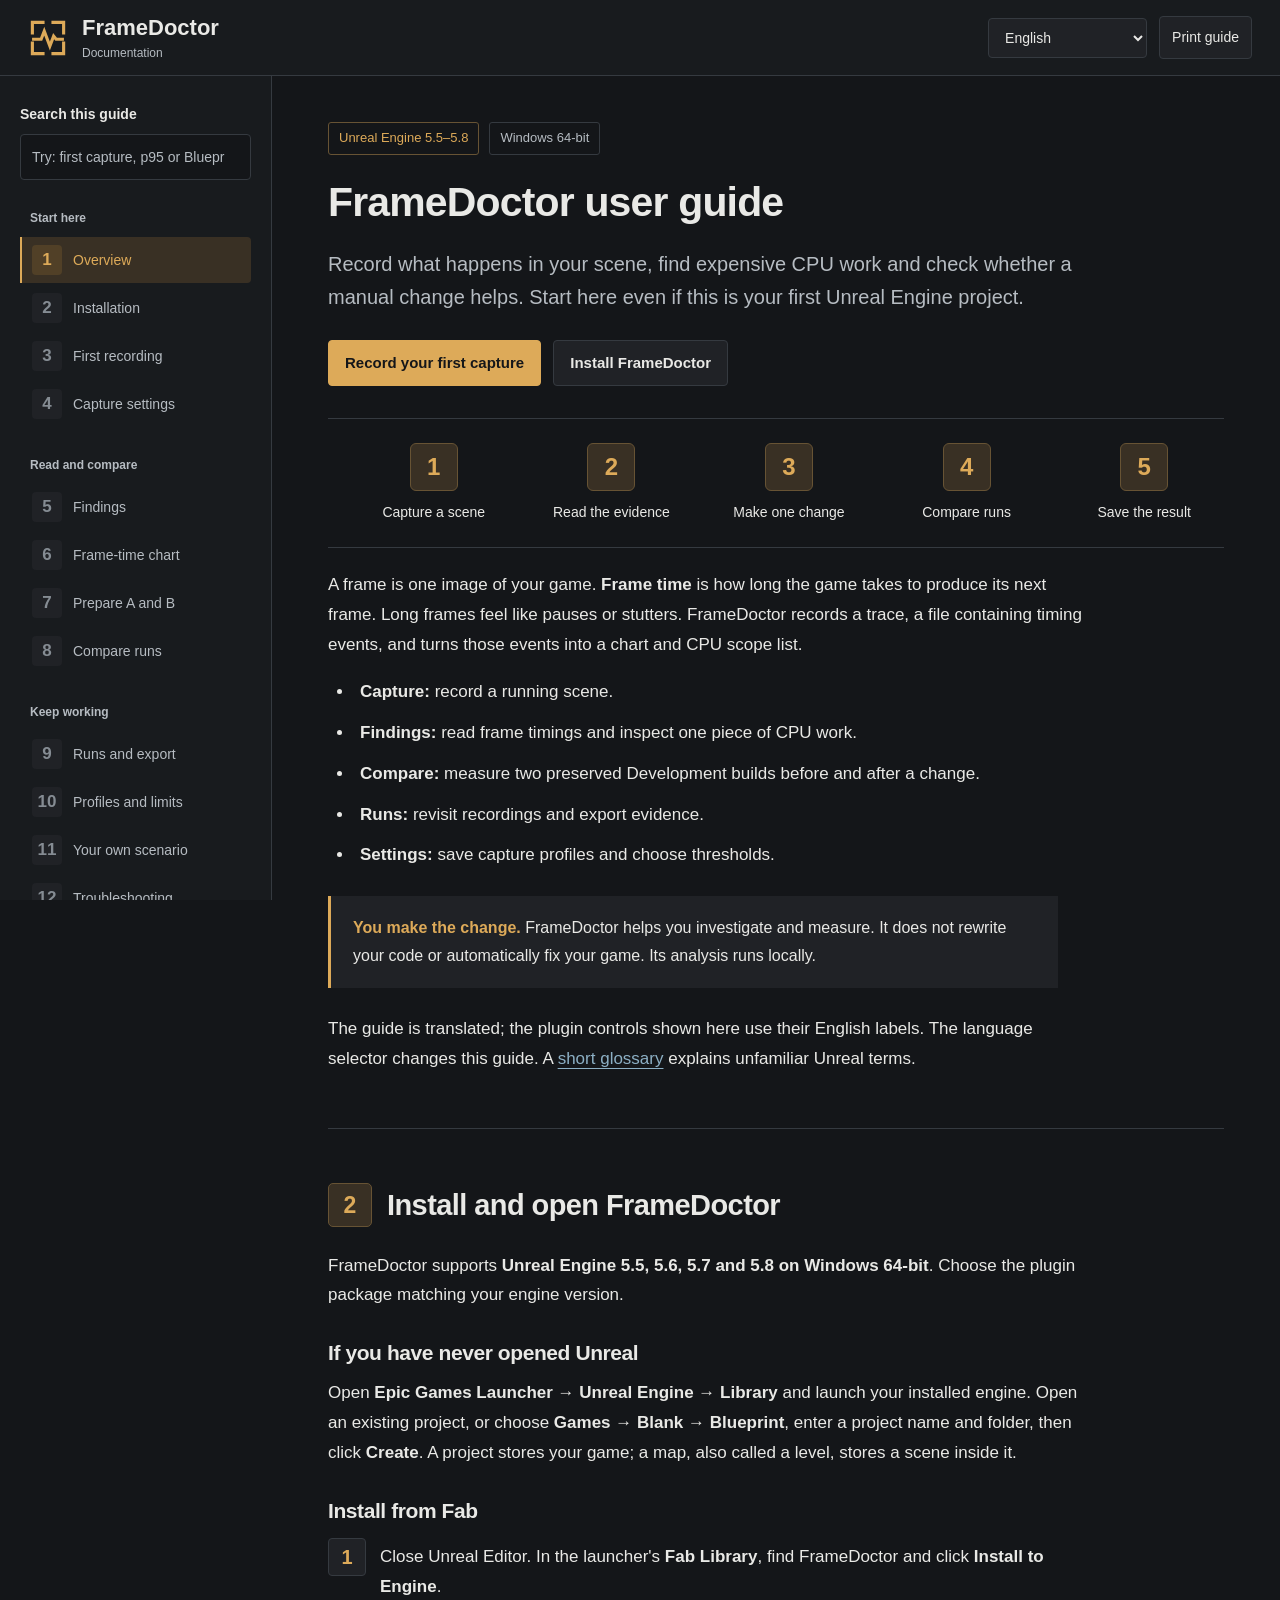
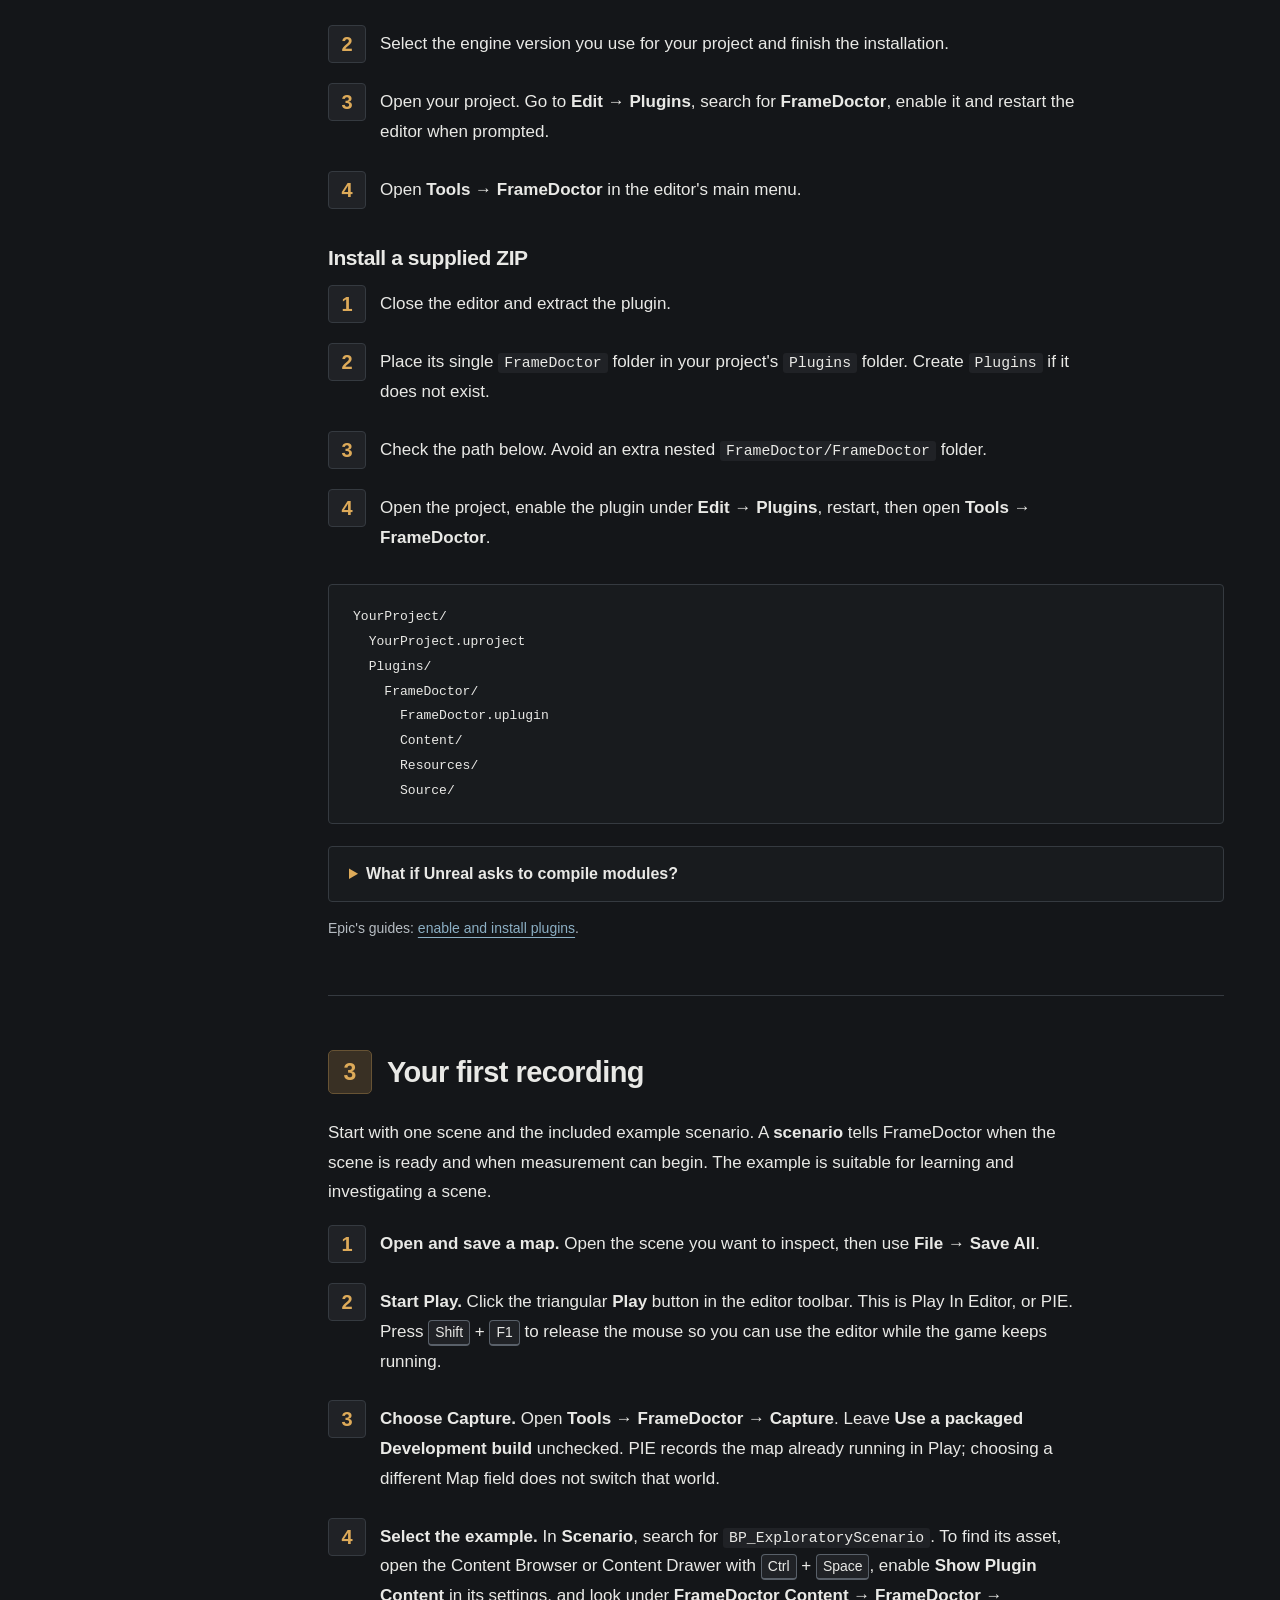
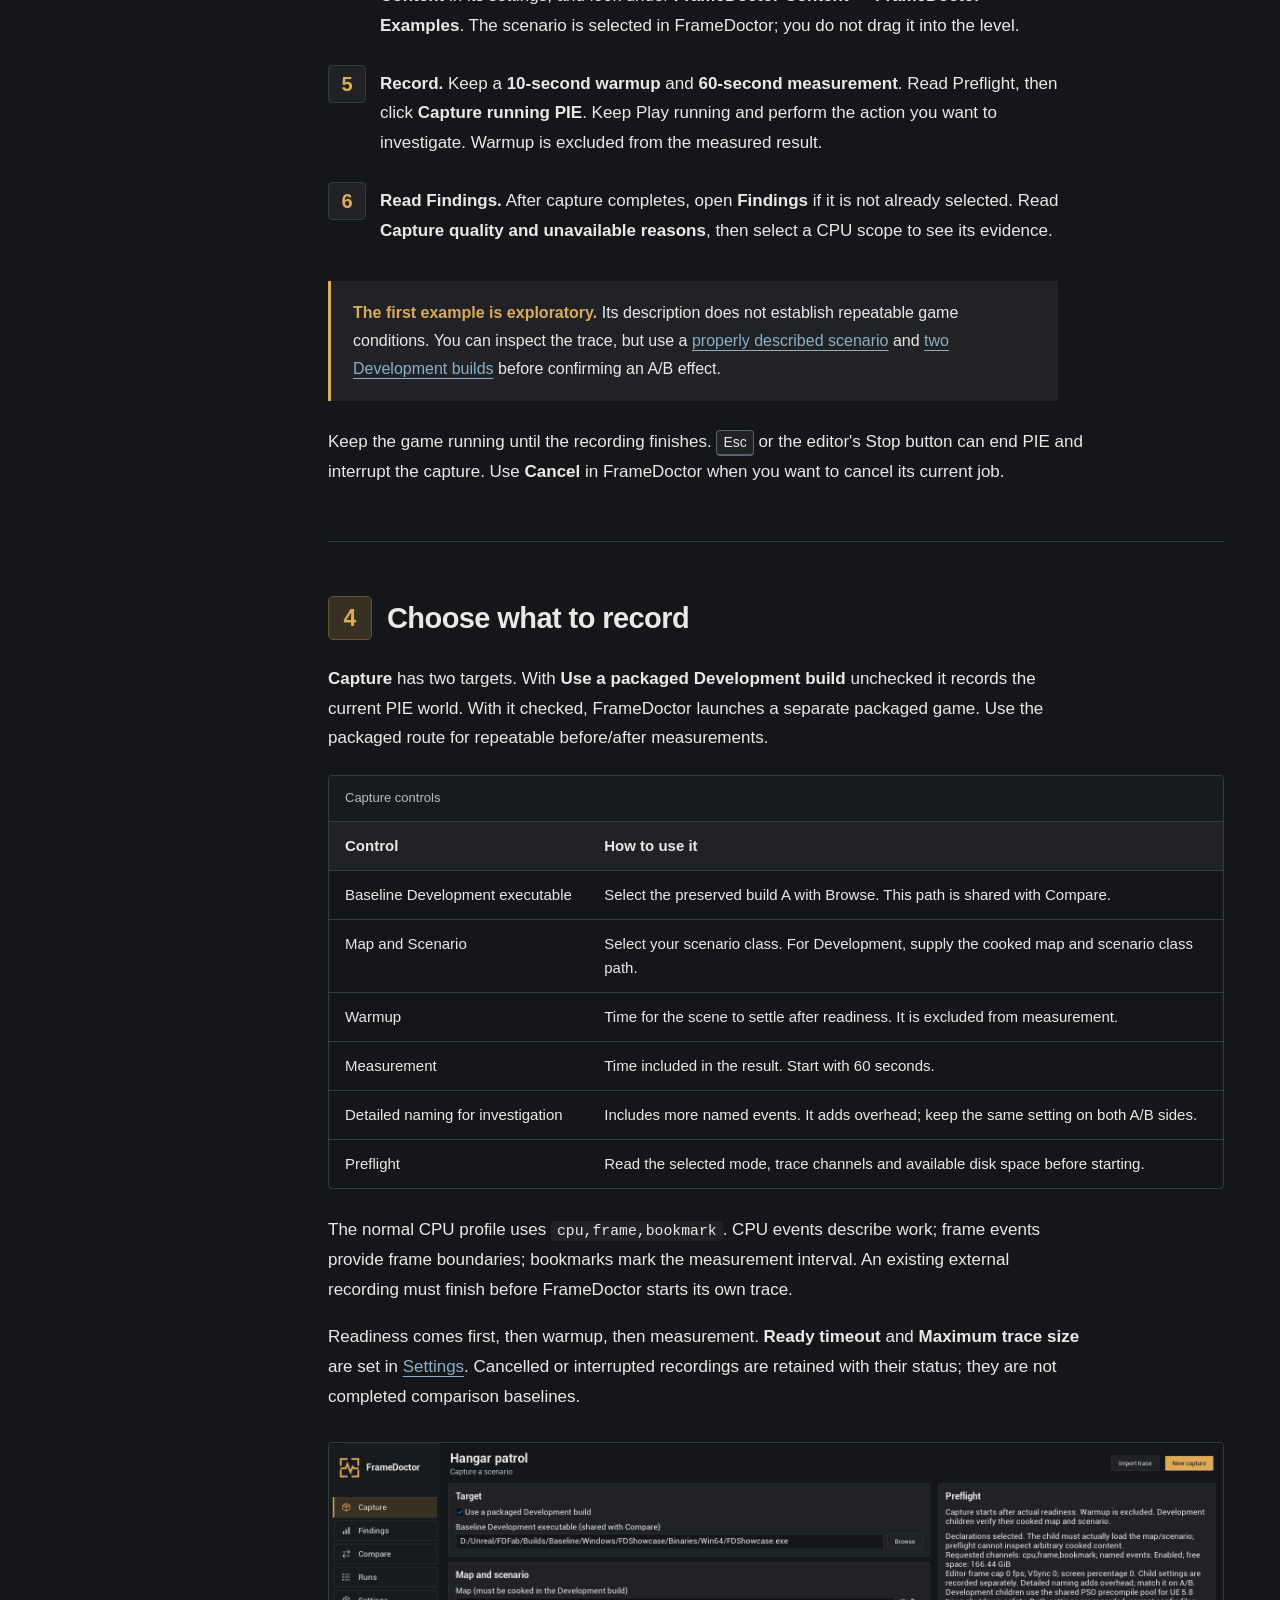
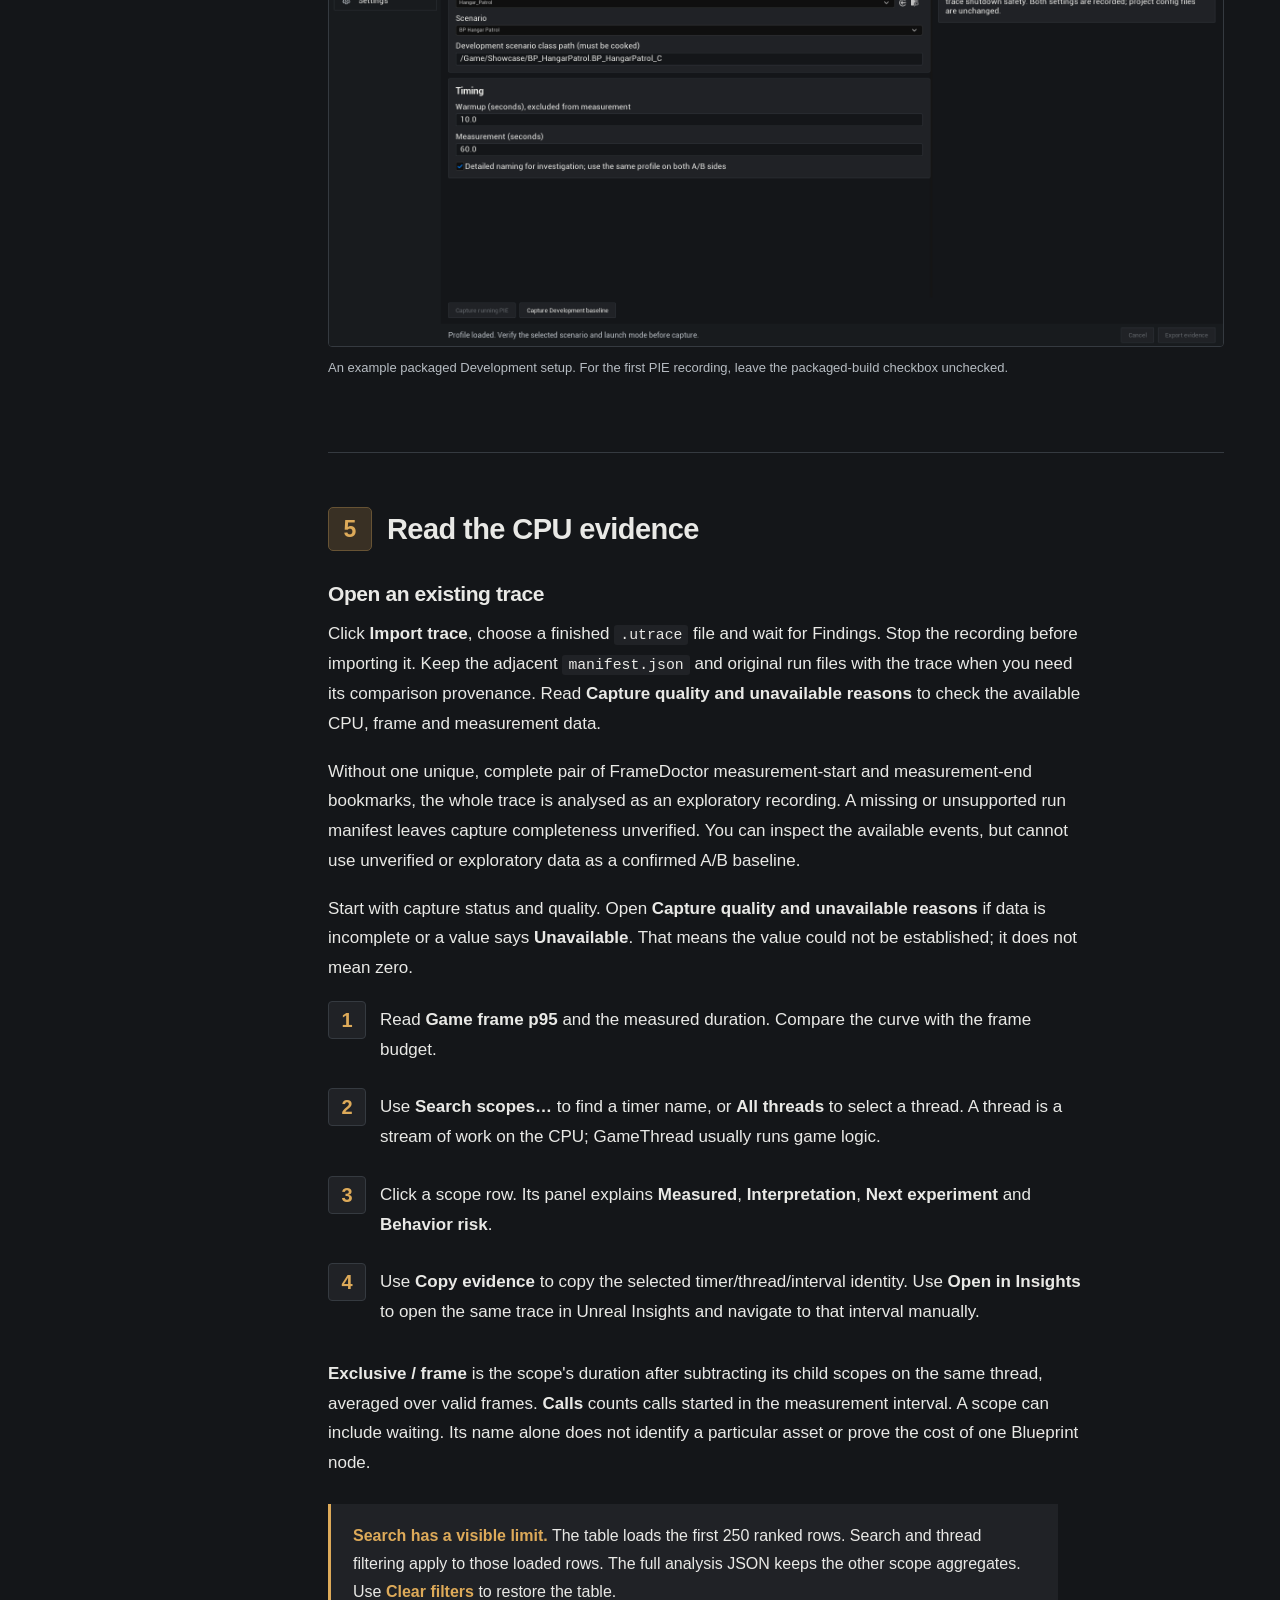
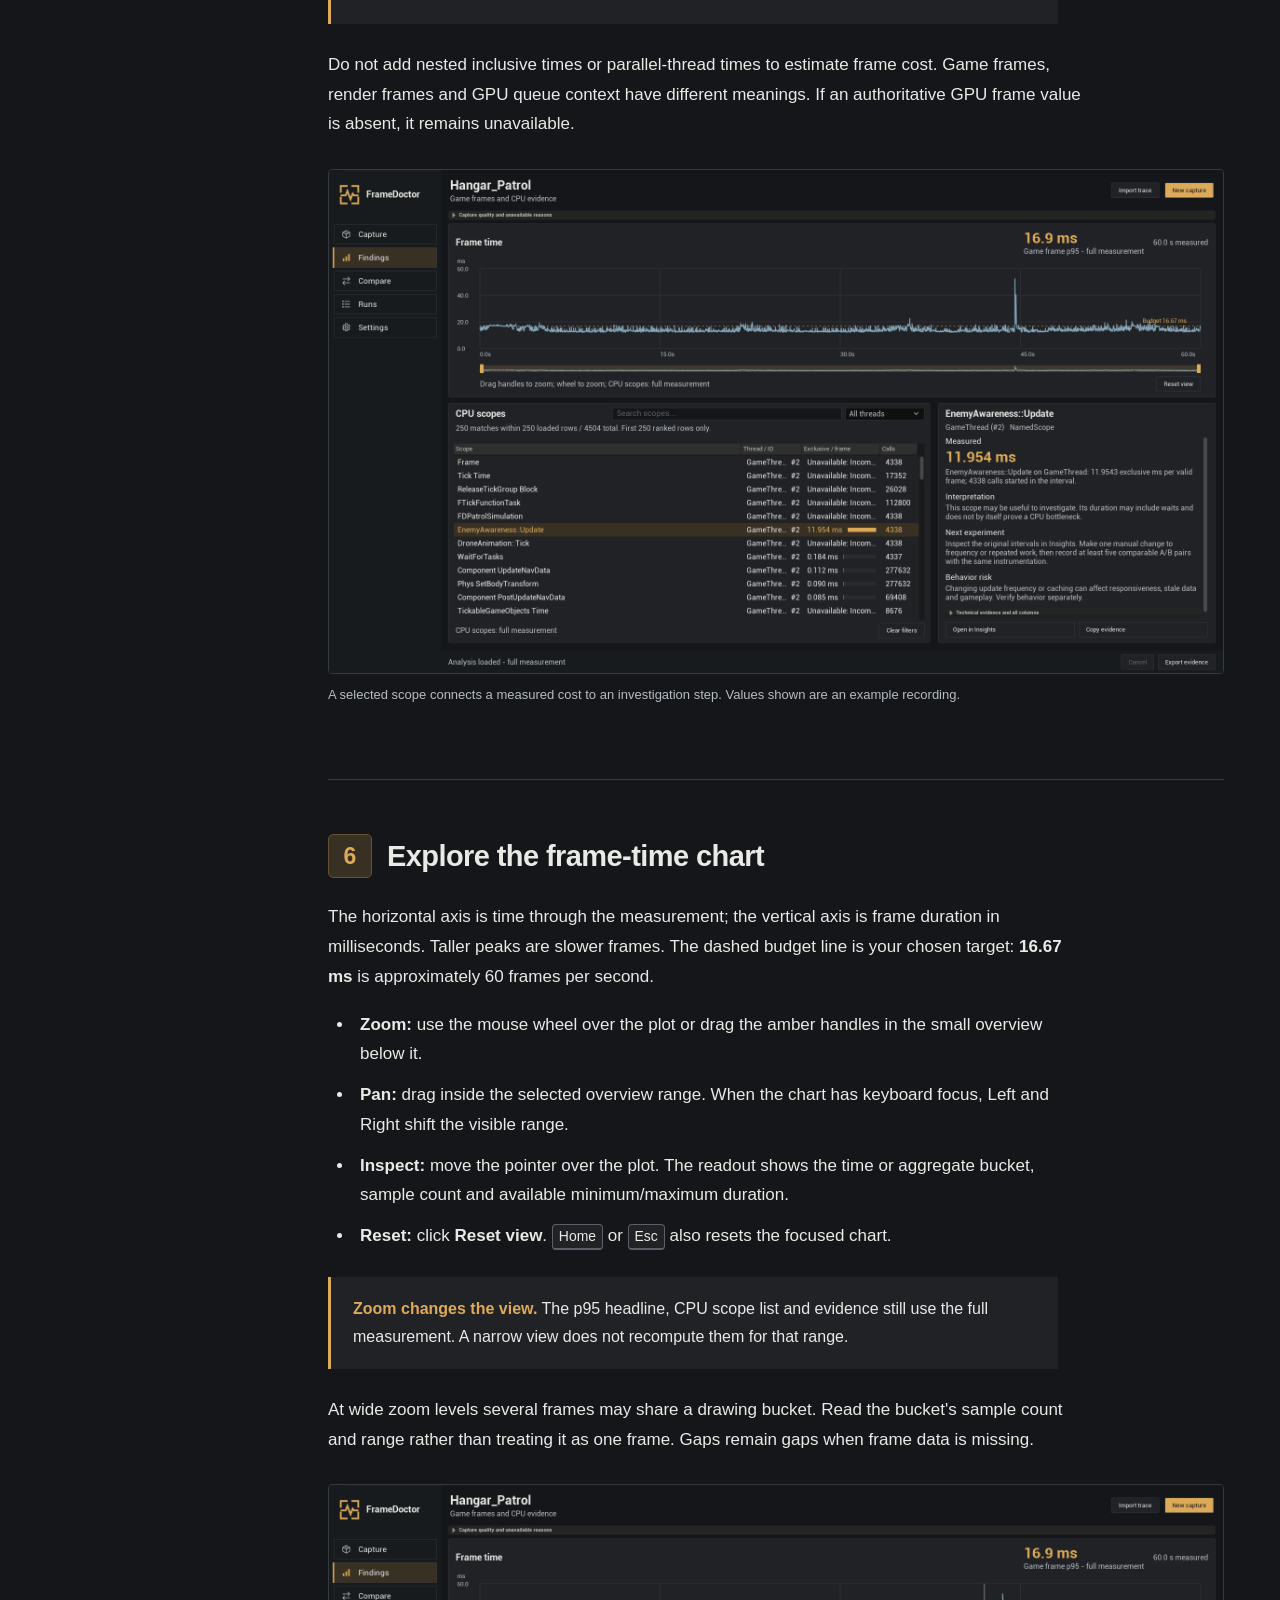
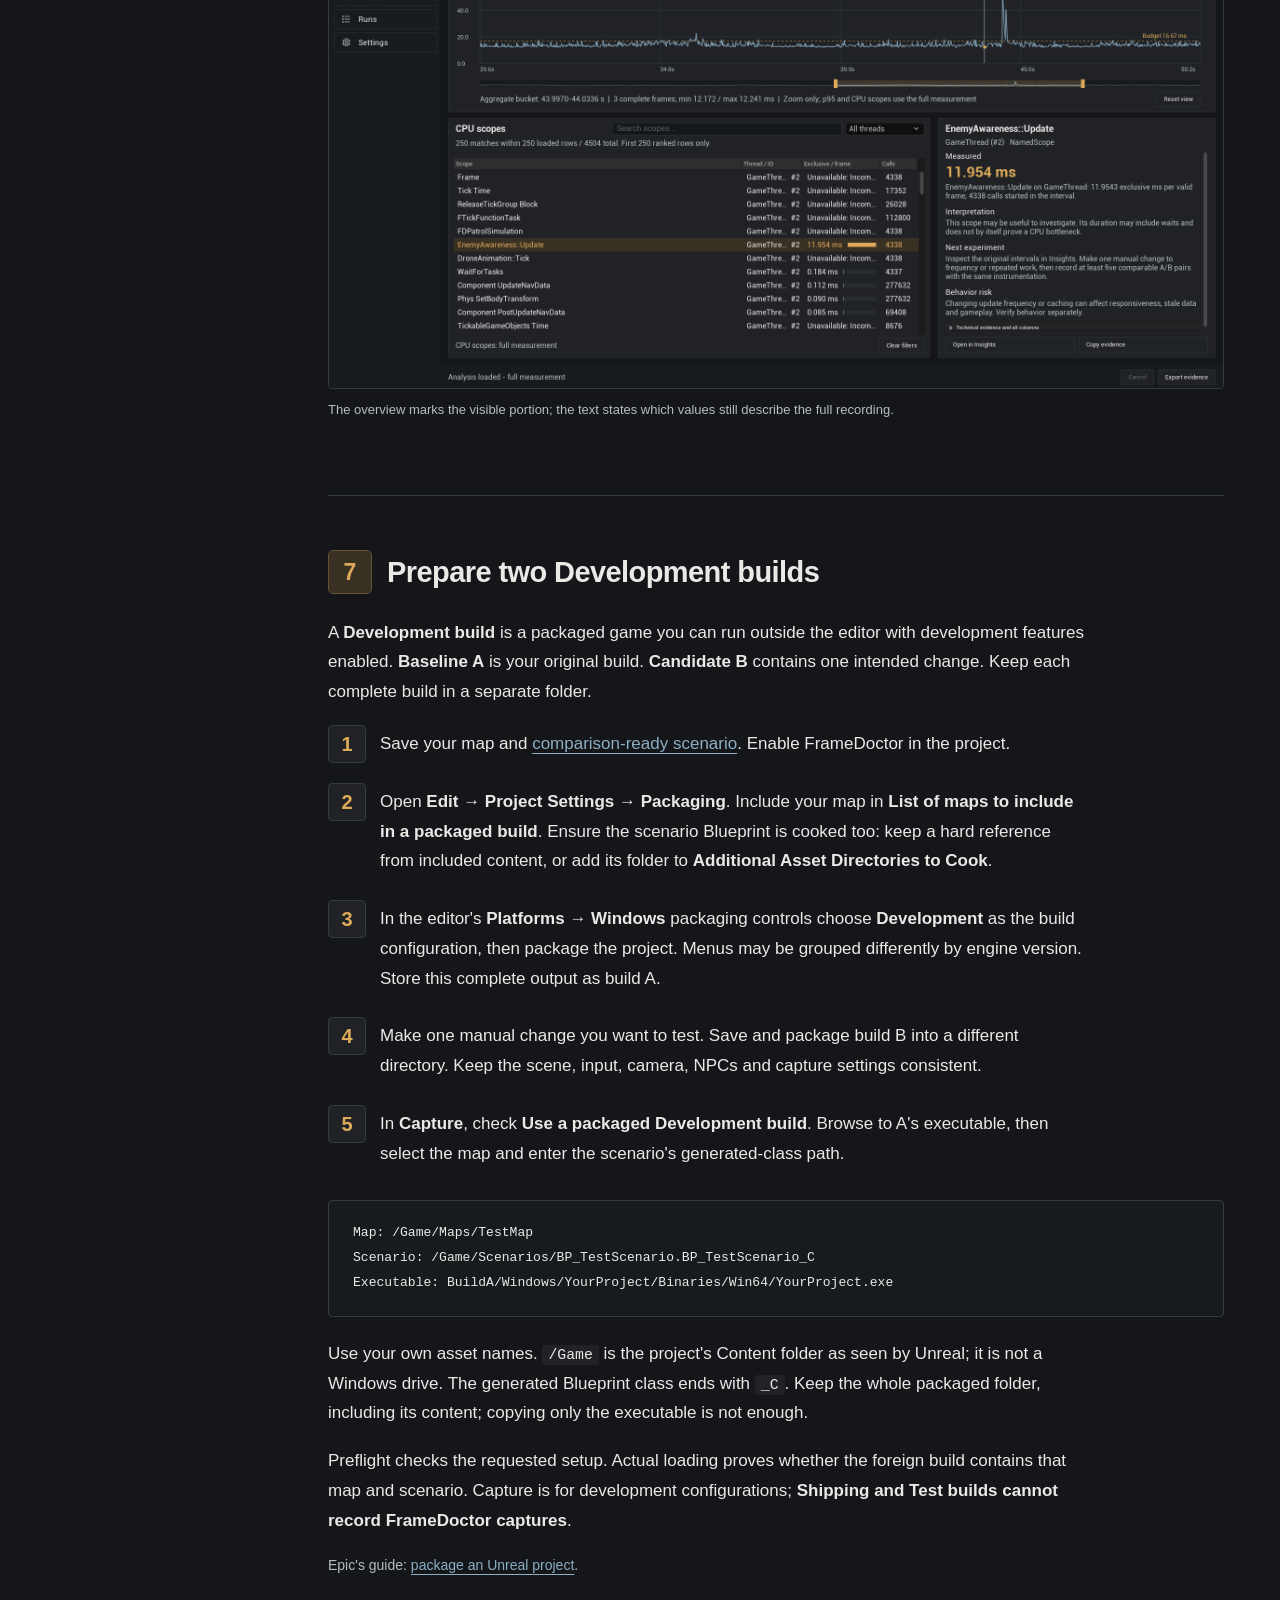
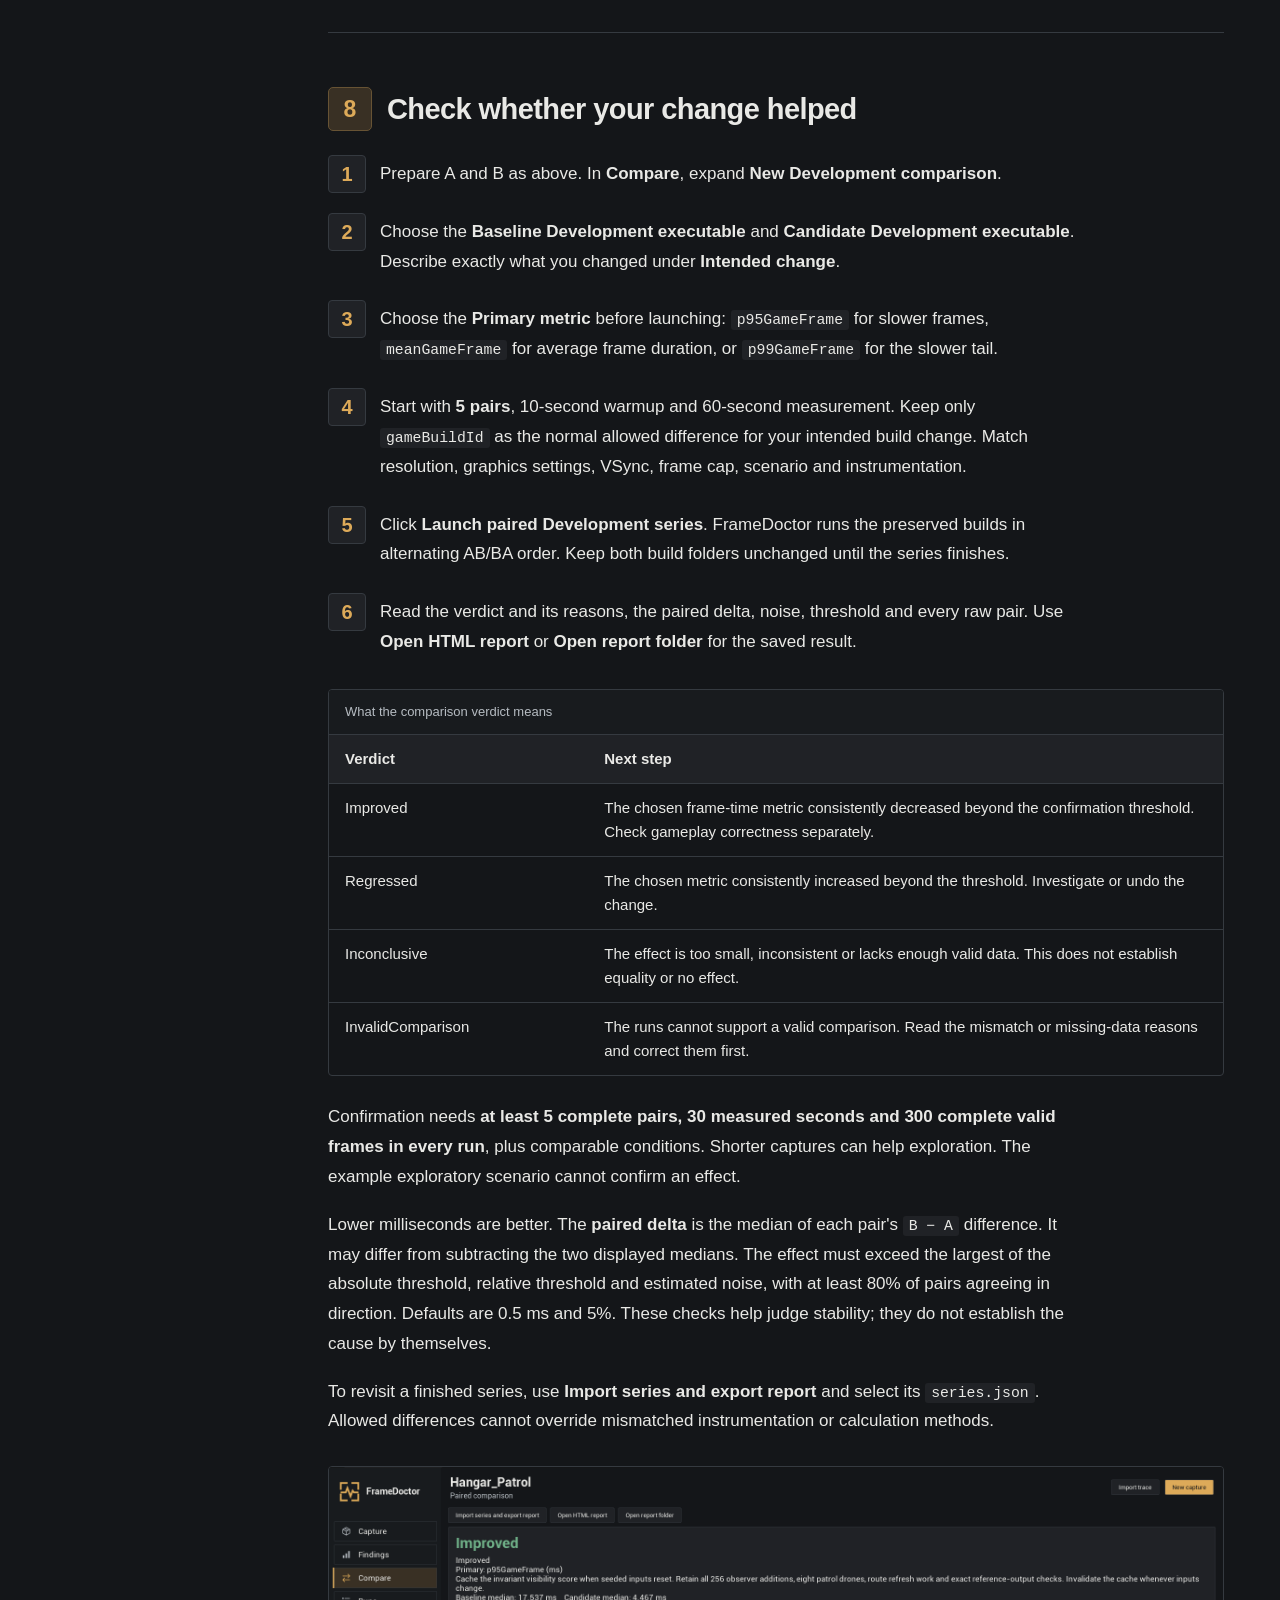
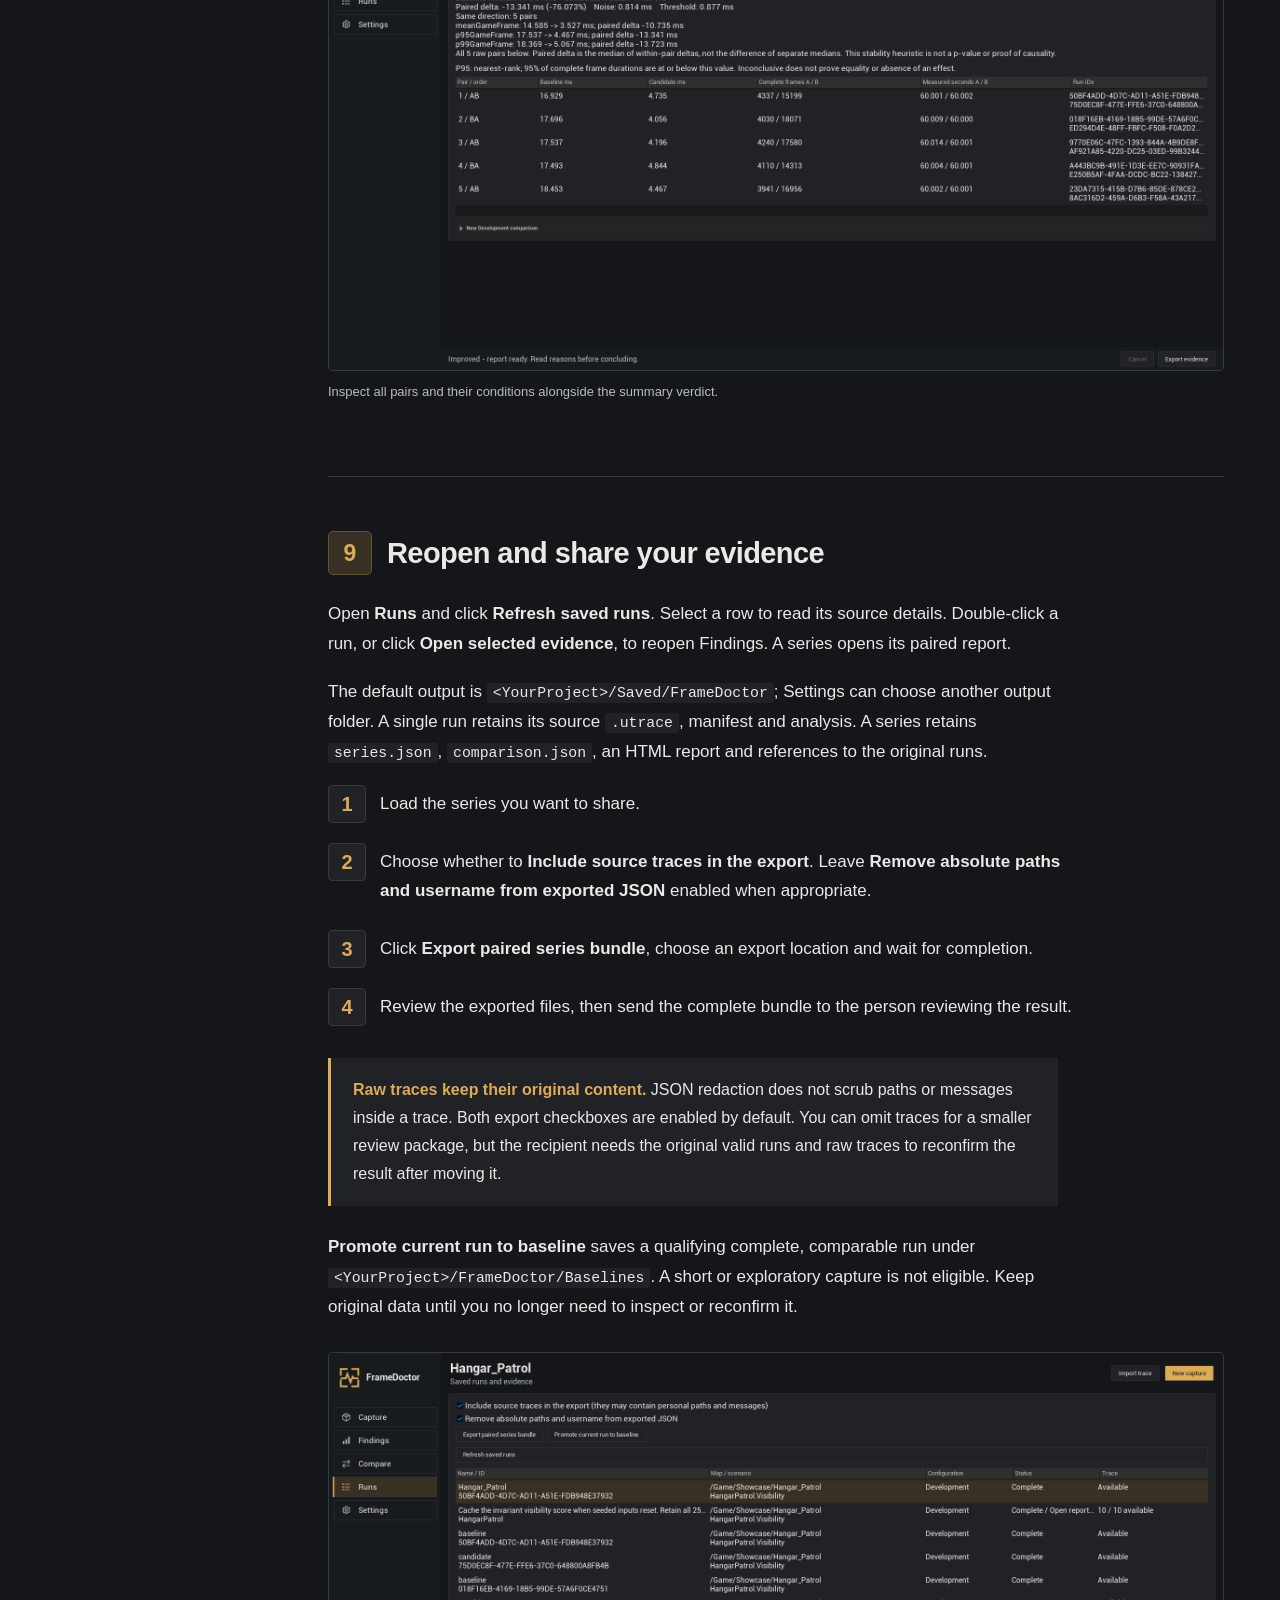
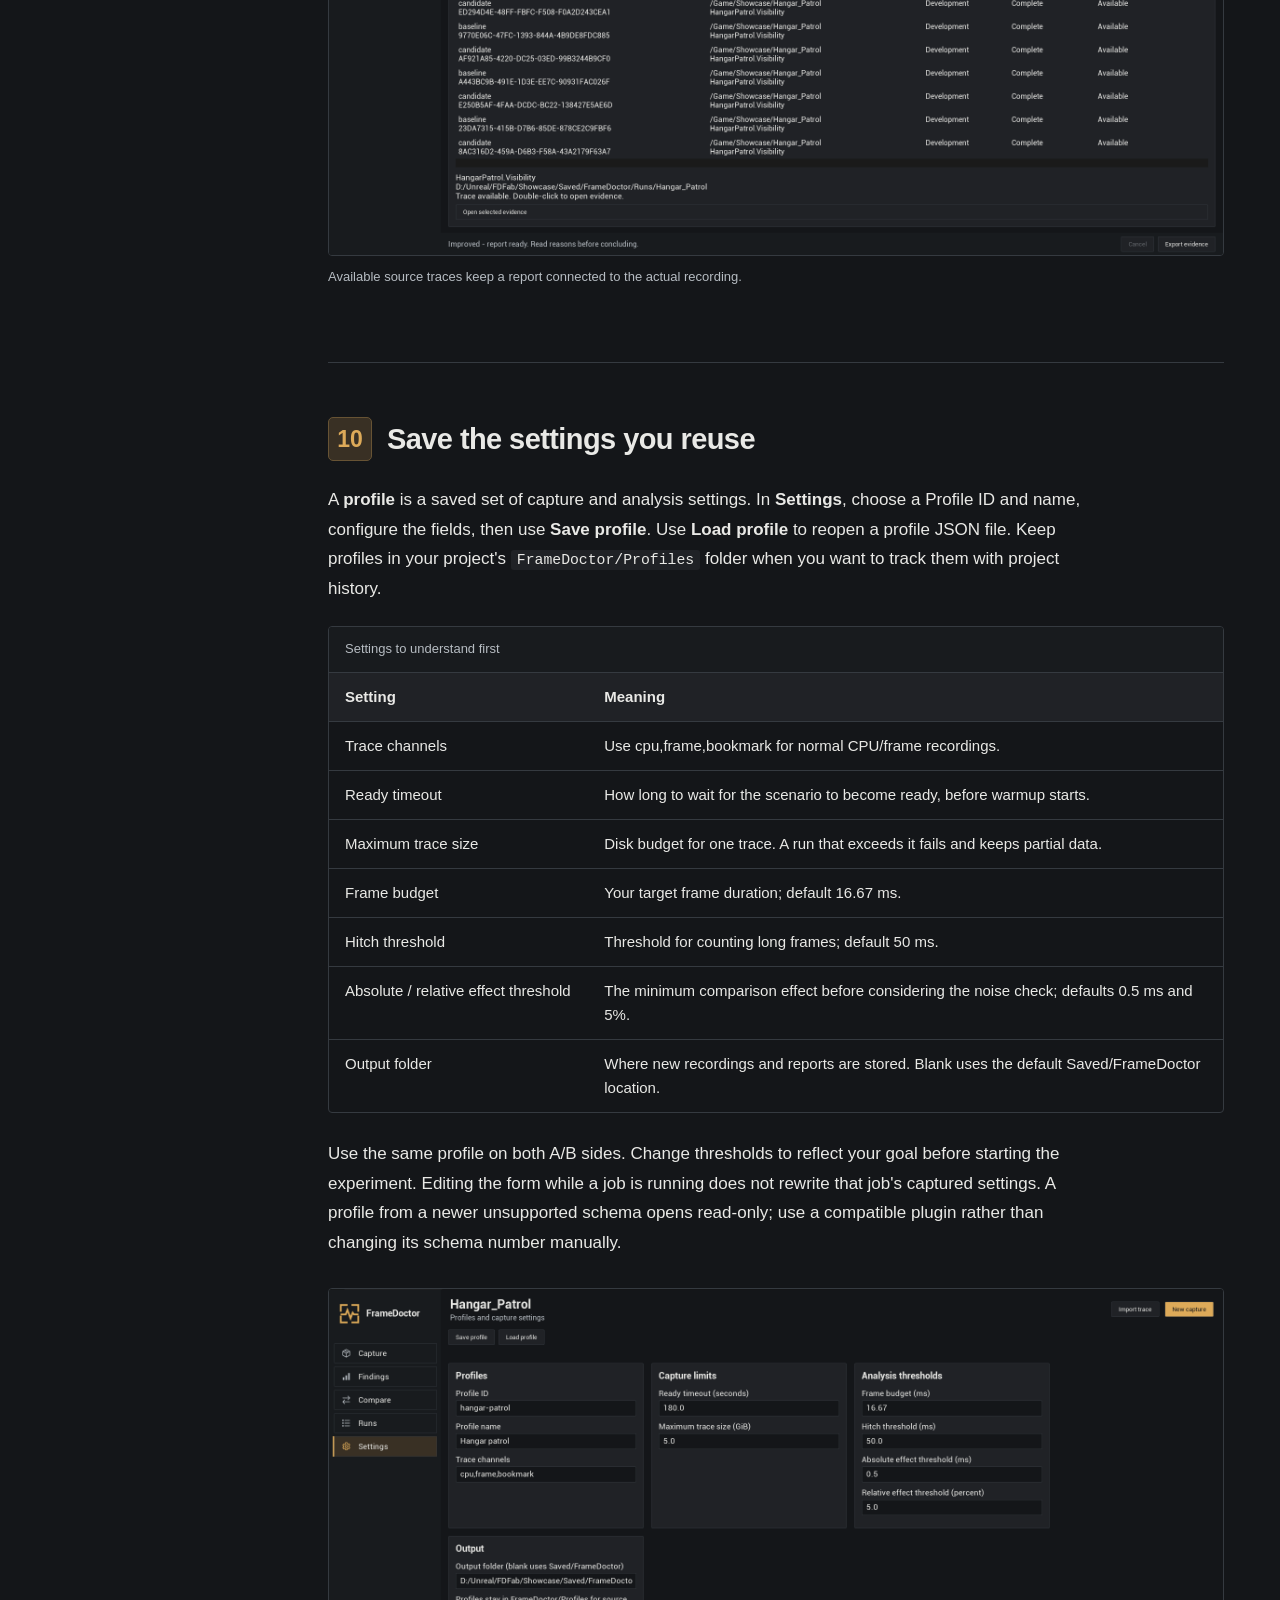
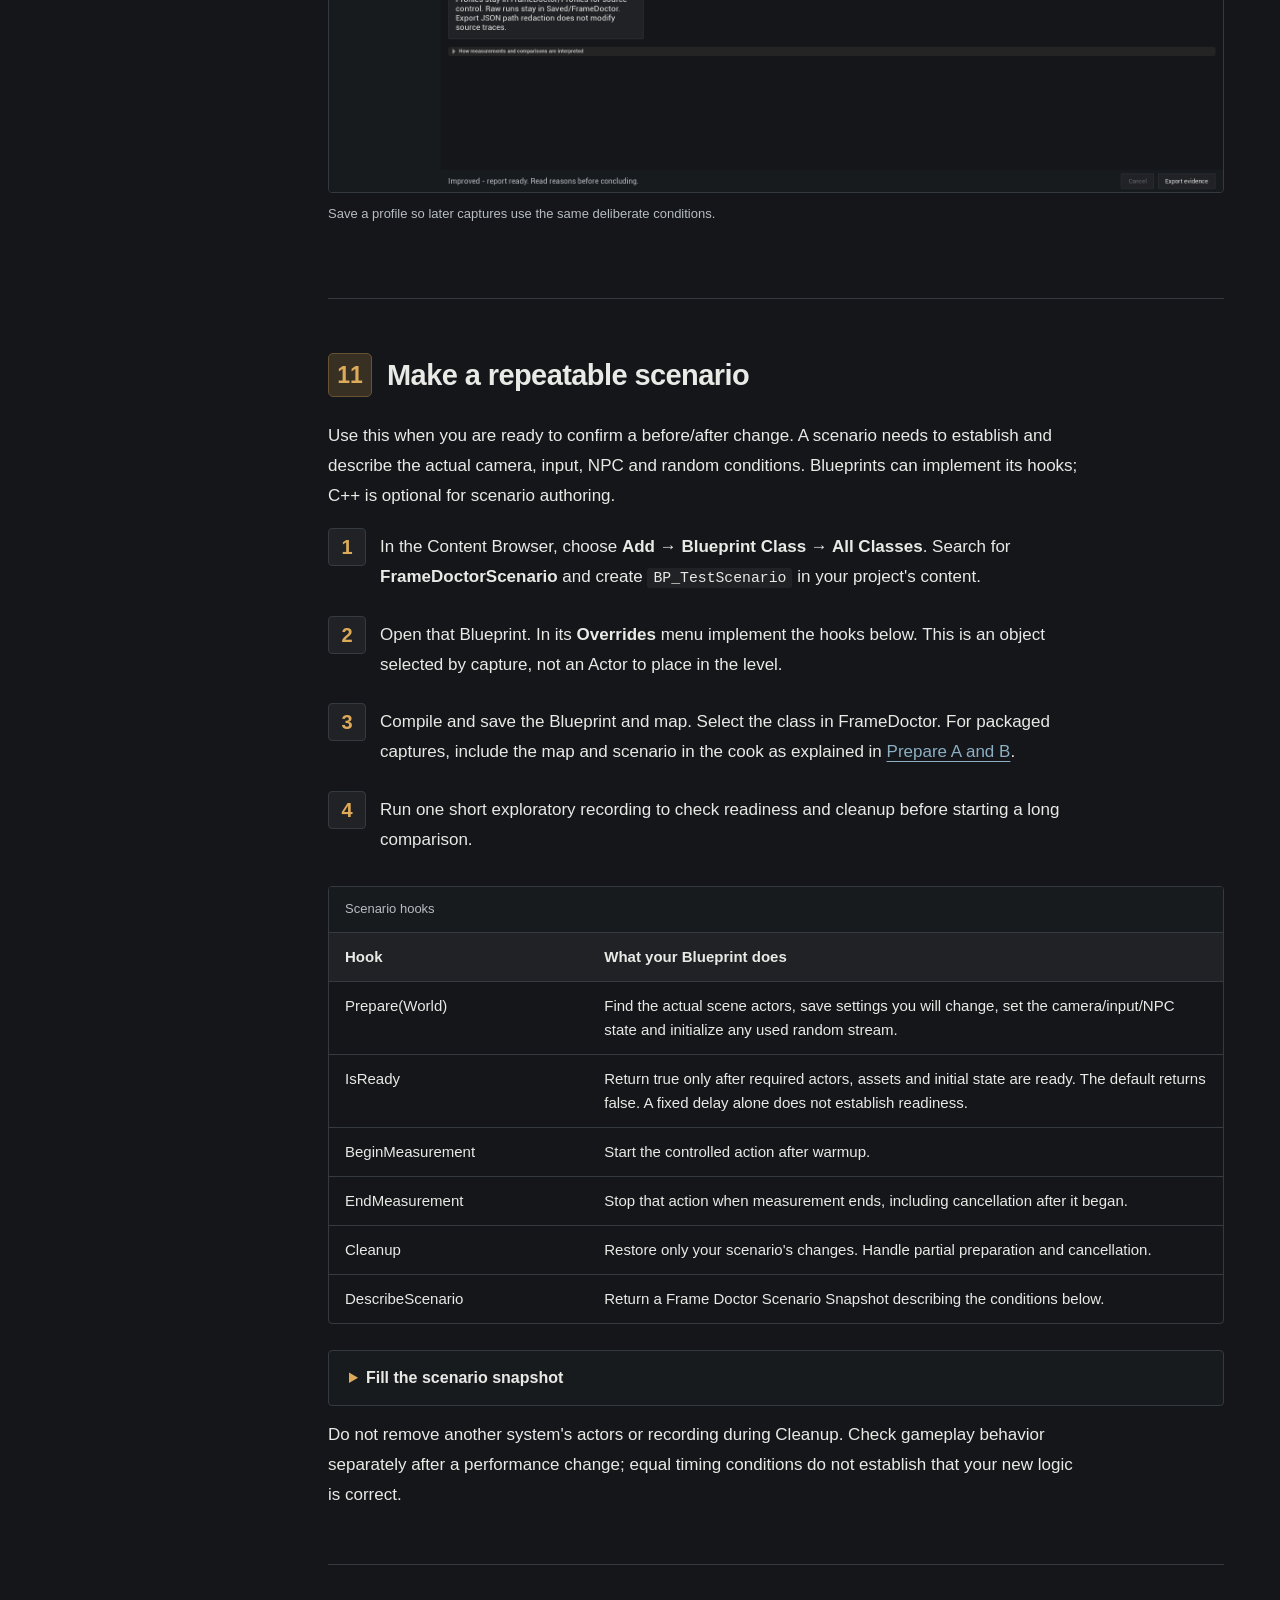
==== index.html @ 6d2e8883 "Publish complete FrameDoctor user guide in nine languages" ====
<!doctype html>
<html lang="en">
<head>
<meta charset="utf-8">
<meta name="viewport" content="width=device-width, initial-scale=1">
<meta name="color-scheme" content="dark">
<meta name="site-root" content="./">
<meta name="description" content="Install FrameDoctor, record your first Unreal Engine CPU trace, read frame timings, compare a manual change and share the evidence.">
<meta name="theme-color" content="#141619">
<title>FrameDoctor documentation | Unreal Engine 5.5–5.8</title>
<link rel="canonical" href="https://nexusforgeue.github.io/FrameDoctor-docs/">
<link rel="alternate" hreflang="en" href="https://nexusforgeue.github.io/FrameDoctor-docs/">
<link rel="alternate" hreflang="ru" href="https://nexusforgeue.github.io/FrameDoctor-docs/ru/">
<link rel="alternate" hreflang="de" href="https://nexusforgeue.github.io/FrameDoctor-docs/de/">
<link rel="alternate" hreflang="es" href="https://nexusforgeue.github.io/FrameDoctor-docs/es/">
<link rel="alternate" hreflang="fr" href="https://nexusforgeue.github.io/FrameDoctor-docs/fr/">
<link rel="alternate" hreflang="ja" href="https://nexusforgeue.github.io/FrameDoctor-docs/ja/">
<link rel="alternate" hreflang="ko" href="https://nexusforgeue.github.io/FrameDoctor-docs/ko/">
<link rel="alternate" hreflang="pt-BR" href="https://nexusforgeue.github.io/FrameDoctor-docs/pt-BR/">
<link rel="alternate" hreflang="zh-Hans" href="https://nexusforgeue.github.io/FrameDoctor-docs/zh-Hans/">
<link rel="alternate" hreflang="x-default" href="https://nexusforgeue.github.io/FrameDoctor-docs/">
<link rel="icon" type="image/svg+xml" href="./assets/framedoctor.svg">
<link rel="stylesheet" href="./assets/style.css">
<script src="./assets/app.js" defer></script>
</head>
<body data-search-empty="No matching chapters. Try a shorter search." data-search-results="{count} matching chapters">
<a class="skip-link" href="#main">Skip to the guide</a>
<header class="site-header"><a class="brand" href="#overview"><img src="./assets/framedoctor.svg" width="40" height="40" alt=""><span>FrameDoctor<small>Documentation</small></span></a><div class="header-actions"><label class="language-picker"><span class="visually-hidden">Guide language</span><select id="doc-locale" aria-label="Guide language"><option value="en" lang="en" selected>English</option><option value="ru" lang="ru">Русский</option><option value="de" lang="de">Deutsch</option><option value="es" lang="es">Español</option><option value="fr" lang="fr">Français</option><option value="ja" lang="ja">日本語</option><option value="ko" lang="ko">한국어</option><option value="pt-BR" lang="pt-BR">Português (Brasil)</option><option value="zh-Hans" lang="zh-Hans">简体中文</option></select></label><button type="button" class="print-button" id="print-guide">Print guide</button><button type="button" class="menu-button" id="menu-toggle" aria-label="Chapters" aria-controls="sidebar" aria-expanded="false"><span class="menu-caption">Chapters</span><svg class="menu-icon" aria-hidden="true" width="18" height="18" viewBox="0 0 18 18"><path d="M2 4h14M2 9h14M2 14h14" fill="none" stroke="currentColor" stroke-width="1.5"/></svg></button></div></header>
<div class="veil" id="menu-veil" aria-hidden="true"></div>
<div class="layout"><aside class="sidebar" id="sidebar"><div class="search-box"><label for="doc-search">Search this guide</label><input id="doc-search" type="search" placeholder="Try: first capture, p95 or Blueprint" autocomplete="off" aria-controls="search-results"><div class="search-results" id="search-results" hidden></div><p class="visually-hidden" id="search-status" role="status" aria-live="polite"></p></div><nav aria-label="Guide chapters"><p class="nav-heading">Start here</p><a href="#overview" aria-current="location"><span class="nav-number" aria-hidden="true">1</span><span>Overview</span></a>
<a href="#installation"><span class="nav-number" aria-hidden="true">2</span><span>Installation</span></a>
<a href="#first-capture"><span class="nav-number" aria-hidden="true">3</span><span>First recording</span></a>
<a href="#capture"><span class="nav-number" aria-hidden="true">4</span><span>Capture settings</span></a>
<p class="nav-heading">Read and compare</p><a href="#findings"><span class="nav-number" aria-hidden="true">5</span><span>Findings</span></a>
<a href="#frame-chart"><span class="nav-number" aria-hidden="true">6</span><span>Frame-time chart</span></a>
<a href="#development"><span class="nav-number" aria-hidden="true">7</span><span>Prepare A and B</span></a>
<a href="#compare"><span class="nav-number" aria-hidden="true">8</span><span>Compare runs</span></a>
<p class="nav-heading">Keep working</p><a href="#runs"><span class="nav-number" aria-hidden="true">9</span><span>Runs and export</span></a>
<a href="#profiles"><span class="nav-number" aria-hidden="true">10</span><span>Profiles and limits</span></a>
<a href="#scenarios"><span class="nav-number" aria-hidden="true">11</span><span>Your own scenario</span></a>
<a href="#troubleshooting"><span class="nav-number" aria-hidden="true">12</span><span>Troubleshooting</span></a>
<a href="#glossary"><span class="nav-number" aria-hidden="true">13</span><span>Glossary</span></a>
<a href="#support"><span class="nav-number" aria-hidden="true">14</span><span>Version and support</span></a></nav><div class="sidebar-footer"><span>FrameDoctor 1.0.0</span><span>Unreal Engine 5.5–5.8</span><span>Windows 64-bit</span></div></aside>
<main class="guide" id="main" tabindex="-1"><section class="doc-section overview" id="overview" data-title="What FrameDoctor does" tabindex="-1"><div class="compatibility"><span>Unreal Engine 5.5–5.8</span><span>Windows 64-bit</span></div><h1>FrameDoctor user guide</h1><p class="lead">Record what happens in your scene, find expensive CPU work and check whether a manual change helps. Start here even if this is your first Unreal Engine project.</p><div class="intro-actions"><a class="primary" href="#first-capture">Record your first capture</a><a class="secondary" href="#installation">Install FrameDoctor</a></div><ol class="workflow" aria-label="FrameDoctor user guide"><li>Capture a scene</li><li>Read the evidence</li><li>Make one change</li><li>Compare runs</li><li>Save the result</li></ol>

      <p>A frame is one image of your game. <strong>Frame time</strong> is how long the game takes to produce its next frame. Long frames feel like pauses or stutters. FrameDoctor records a trace, a file containing timing events, and turns those events into a chart and CPU scope list.</p>
      <ul><li><strong>Capture:</strong> record a running scene.</li><li><strong>Findings:</strong> read frame timings and inspect one piece of CPU work.</li><li><strong>Compare:</strong> measure two preserved Development builds before and after a change.</li><li><strong>Runs:</strong> revisit recordings and export evidence.</li><li><strong>Settings:</strong> save capture profiles and choose thresholds.</li></ul>
      <div class="callout"><strong>You make the change.</strong> FrameDoctor helps you investigate and measure. It does not rewrite your code or automatically fix your game. Its analysis runs locally.</div>
      <p>The guide is translated; the plugin controls shown here use their English labels. The language selector changes this guide. A <a href="#glossary">short glossary</a> explains unfamiliar Unreal terms.</p>
</section>
<section class="doc-section" id="installation" data-title="Install and open FrameDoctor" tabindex="-1"><div class="section-heading"><span class="chapter-number" aria-hidden="true">2</span><h2>Install and open FrameDoctor</h2></div>

      <p>FrameDoctor supports <strong>Unreal Engine 5.5, 5.6, 5.7 and 5.8 on Windows 64-bit</strong>. Choose the plugin package matching your engine version.</p>
      <h3>If you have never opened Unreal</h3><p>Open <strong>Epic Games Launcher → Unreal Engine → Library</strong> and launch your installed engine. Open an existing project, or choose <strong>Games → Blank → Blueprint</strong>, enter a project name and folder, then click <strong>Create</strong>. A project stores your game; a map, also called a level, stores a scene inside it.</p>
      <h3>Install from Fab</h3><ol role="list"><li>Close Unreal Editor. In the launcher's <strong>Fab Library</strong>, find FrameDoctor and click <strong>Install to Engine</strong>.</li><li>Select the engine version you use for your project and finish the installation.</li><li>Open your project. Go to <strong>Edit → Plugins</strong>, search for <strong>FrameDoctor</strong>, enable it and restart the editor when prompted.</li><li>Open <strong>Tools → FrameDoctor</strong> in the editor's main menu.</li></ol>
      <h3>Install a supplied ZIP</h3><ol role="list"><li>Close the editor and extract the plugin.</li><li>Place its single <code>FrameDoctor</code> folder in your project's <code>Plugins</code> folder. Create <code>Plugins</code> if it does not exist.</li><li>Check the path below. Avoid an extra nested <code>FrameDoctor/FrameDoctor</code> folder.</li><li>Open the project, enable the plugin under <strong>Edit → Plugins</strong>, restart, then open <strong>Tools → FrameDoctor</strong>.</li></ol>
      <pre><code>YourProject/
  YourProject.uproject
  Plugins/
    FrameDoctor/
      FrameDoctor.uplugin
      Content/
      Resources/
      Source/</code></pre>
      <details><summary>What if Unreal asks to compile modules?</summary><p>A compiled package also includes <code>Binaries</code>. A source-only package needs a matching C++ compiler toolchain even if your game uses Blueprints. Install Visual Studio 2022 with <strong>Game development with C++</strong> and the Windows SDK required by your engine. In a Blueprint-only project, use <strong>Tools → New C++ Class</strong> to add a minimal class and create the C++ project target. Close Unreal and build the project's <strong>Development Editor / Win64</strong> target in Visual Studio. Then reopen the project. If compilation fails, read the first build error and confirm the engine/package versions match.</p></details>
      <p class="reference">Epic's guides: <a href="https://dev.epicgames.com/documentation/en-us/unreal-engine/working-with-plugins-in-unreal-engine">enable and install plugins</a>.</p>
</section>
<section class="doc-section" id="first-capture" data-title="Your first recording" tabindex="-1"><div class="section-heading"><span class="chapter-number" aria-hidden="true">3</span><h2>Your first recording</h2></div>

      <p>Start with one scene and the included example scenario. A <strong>scenario</strong> tells FrameDoctor when the scene is ready and when measurement can begin. The example is suitable for learning and investigating a scene.</p>
      <ol role="list"><li><strong>Open and save a map.</strong> Open the scene you want to inspect, then use <strong>File → Save All</strong>.</li><li><strong>Start Play.</strong> Click the triangular <strong>Play</strong> button in the editor toolbar. This is Play In Editor, or PIE. Press <kbd>Shift</kbd> + <kbd>F1</kbd> to release the mouse so you can use the editor while the game keeps running.</li><li><strong>Choose Capture.</strong> Open <strong>Tools → FrameDoctor → Capture</strong>. Leave <strong>Use a packaged Development build</strong> unchecked. PIE records the map already running in Play; choosing a different Map field does not switch that world.</li><li><strong>Select the example.</strong> In <strong>Scenario</strong>, search for <code>BP_ExploratoryScenario</code>. To find its asset, open the Content Browser or Content Drawer with <kbd>Ctrl</kbd> + <kbd>Space</kbd>, enable <strong>Show Plugin Content</strong> in its settings, and look under <strong>FrameDoctor Content → FrameDoctor → Examples</strong>. The scenario is selected in FrameDoctor; you do not drag it into the level.</li><li><strong>Record.</strong> Keep a <strong>10-second warmup</strong> and <strong>60-second measurement</strong>. Read Preflight, then click <strong>Capture running PIE</strong>. Keep Play running and perform the action you want to investigate. Warmup is excluded from the measured result.</li><li><strong>Read Findings.</strong> After capture completes, open <strong>Findings</strong> if it is not already selected. Read <strong>Capture quality and unavailable reasons</strong>, then select a CPU scope to see its evidence.</li></ol>
      <div class="callout"><strong>The first example is exploratory.</strong> Its description does not establish repeatable game conditions. You can inspect the trace, but use a <a href="#scenarios">properly described scenario</a> and <a href="#development">two Development builds</a> before confirming an A/B effect.</div>
      <p>Keep the game running until the recording finishes. <kbd>Esc</kbd> or the editor's Stop button can end PIE and interrupt the capture. Use <strong>Cancel</strong> in FrameDoctor when you want to cancel its current job.</p>
</section>
<section class="doc-section" id="capture" data-title="Choose what to record" tabindex="-1"><div class="section-heading"><span class="chapter-number" aria-hidden="true">4</span><h2>Choose what to record</h2></div>

      <p><strong>Capture</strong> has two targets. With <strong>Use a packaged Development build</strong> unchecked it records the current PIE world. With it checked, FrameDoctor launches a separate packaged game. Use the packaged route for repeatable before/after measurements.</p>
      <div class="table-scroll"><table><caption>Capture controls</caption><thead><tr><th>Control</th><th>How to use it</th></tr></thead><tbody><tr><td>Baseline Development executable</td><td>Select the preserved build A with Browse. This path is shared with Compare.</td></tr><tr><td>Map and Scenario</td><td>Select your scenario class. For Development, supply the cooked map and scenario class path.</td></tr><tr><td>Warmup</td><td>Time for the scene to settle after readiness. It is excluded from measurement.</td></tr><tr><td>Measurement</td><td>Time included in the result. Start with 60 seconds.</td></tr><tr><td>Detailed naming for investigation</td><td>Includes more named events. It adds overhead; keep the same setting on both A/B sides.</td></tr><tr><td>Preflight</td><td>Read the selected mode, trace channels and available disk space before starting.</td></tr></tbody></table></div>
      <p>The normal CPU profile uses <code>cpu,frame,bookmark</code>. CPU events describe work; frame events provide frame boundaries; bookmarks mark the measurement interval. An existing external recording must finish before FrameDoctor starts its own trace.</p>
      <p>Readiness comes first, then warmup, then measurement. <strong>Ready timeout</strong> and <strong>Maximum trace size</strong> are set in <a href="#profiles">Settings</a>. Cancelled or interrupted recordings are retained with their status; they are not completed comparison baselines.</p>
      <figure><a href="./assets/screens/capture.png" target="_blank" rel="noopener" aria-label="Open image at full size: Capture page with a Development target, map, scenario, warmup, measurement and Preflight."><img src="./assets/screens/capture.png" width="1920" height="1080" alt="Capture page with a Development target, map, scenario, warmup, measurement and Preflight." loading="lazy"></a><figcaption>An example packaged Development setup. For the first PIE recording, leave the packaged-build checkbox unchecked.</figcaption></figure>
</section>
<section class="doc-section" id="findings" data-title="Read the CPU evidence" tabindex="-1"><div class="section-heading"><span class="chapter-number" aria-hidden="true">5</span><h2>Read the CPU evidence</h2></div>

      <h3>Open an existing trace</h3><p>Click <strong>Import trace</strong>, choose a finished <code>.utrace</code> file and wait for Findings. Stop the recording before importing it. Keep the adjacent <code>manifest.json</code> and original run files with the trace when you need its comparison provenance. Read <strong>Capture quality and unavailable reasons</strong> to check the available CPU, frame and measurement data.</p>
      <p>Without one unique, complete pair of FrameDoctor measurement-start and measurement-end bookmarks, the whole trace is analysed as an exploratory recording. A missing or unsupported run manifest leaves capture completeness unverified. You can inspect the available events, but cannot use unverified or exploratory data as a confirmed A/B baseline.</p>
      <p>Start with capture status and quality. Open <strong>Capture quality and unavailable reasons</strong> if data is incomplete or a value says <strong>Unavailable</strong>. That means the value could not be established; it does not mean zero.</p>
      <ol role="list"><li>Read <strong>Game frame p95</strong> and the measured duration. Compare the curve with the frame budget.</li><li>Use <strong>Search scopes…</strong> to find a timer name, or <strong>All threads</strong> to select a thread. A thread is a stream of work on the CPU; GameThread usually runs game logic.</li><li>Click a scope row. Its panel explains <strong>Measured</strong>, <strong>Interpretation</strong>, <strong>Next experiment</strong> and <strong>Behavior risk</strong>.</li><li>Use <strong>Copy evidence</strong> to copy the selected timer/thread/interval identity. Use <strong>Open in Insights</strong> to open the same trace in Unreal Insights and navigate to that interval manually.</li></ol>
      <p><strong>Exclusive / frame</strong> is the scope's duration after subtracting its child scopes on the same thread, averaged over valid frames. <strong>Calls</strong> counts calls started in the measurement interval. A scope can include waiting. Its name alone does not identify a particular asset or prove the cost of one Blueprint node.</p>
      <div class="callout"><strong>Search has a visible limit.</strong> The table loads the first 250 ranked rows. Search and thread filtering apply to those loaded rows. The full analysis JSON keeps the other scope aggregates. Use <strong>Clear filters</strong> to restore the table.</div>
      <p>Do not add nested inclusive times or parallel-thread times to estimate frame cost. Game frames, render frames and GPU queue context have different meanings. If an authoritative GPU frame value is absent, it remains unavailable.</p>
      <figure><a href="./assets/screens/findings.png" target="_blank" rel="noopener" aria-label="Open image at full size: Findings with a real frame chart, a selected EnemyAwareness::Update scope and its evidence panel."><img src="./assets/screens/findings.png" width="1920" height="1080" alt="Findings with a real frame chart, a selected EnemyAwareness::Update scope and its evidence panel." loading="lazy"></a><figcaption>A selected scope connects a measured cost to an investigation step. Values shown are an example recording.</figcaption></figure>
</section>
<section class="doc-section" id="frame-chart" data-title="Explore the frame-time chart" tabindex="-1"><div class="section-heading"><span class="chapter-number" aria-hidden="true">6</span><h2>Explore the frame-time chart</h2></div>

      <p>The horizontal axis is time through the measurement; the vertical axis is frame duration in milliseconds. Taller peaks are slower frames. The dashed budget line is your chosen target: <strong>16.67 ms</strong> is approximately 60 frames per second.</p>
      <ul><li><strong>Zoom:</strong> use the mouse wheel over the plot or drag the amber handles in the small overview below it.</li><li><strong>Pan:</strong> drag inside the selected overview range. When the chart has keyboard focus, Left and Right shift the visible range.</li><li><strong>Inspect:</strong> move the pointer over the plot. The readout shows the time or aggregate bucket, sample count and available minimum/maximum duration.</li><li><strong>Reset:</strong> click <strong>Reset view</strong>. <kbd>Home</kbd> or <kbd>Esc</kbd> also resets the focused chart.</li></ul>
      <div class="callout"><strong>Zoom changes the view.</strong> The p95 headline, CPU scope list and evidence still use the full measurement. A narrow view does not recompute them for that range.</div>
      <p>At wide zoom levels several frames may share a drawing bucket. Read the bucket's sample count and range rather than treating it as one frame. Gaps remain gaps when frame data is missing.</p>
      <figure><a href="./assets/screens/chart.png" target="_blank" rel="noopener" aria-label="Open image at full size: A zoomed frame-time chart with overview handles, a hover bucket readout and unchanged full-measurement metrics."><img src="./assets/screens/chart.png" width="1920" height="1080" alt="A zoomed frame-time chart with overview handles, a hover bucket readout and unchanged full-measurement metrics." loading="lazy"></a><figcaption>The overview marks the visible portion; the text states which values still describe the full recording.</figcaption></figure>
</section>
<section class="doc-section" id="development" data-title="Prepare two Development builds" tabindex="-1"><div class="section-heading"><span class="chapter-number" aria-hidden="true">7</span><h2>Prepare two Development builds</h2></div>

      <p>A <strong>Development build</strong> is a packaged game you can run outside the editor with development features enabled. <strong>Baseline A</strong> is your original build. <strong>Candidate B</strong> contains one intended change. Keep each complete build in a separate folder.</p>
      <ol role="list"><li>Save your map and <a href="#scenarios">comparison-ready scenario</a>. Enable FrameDoctor in the project.</li><li>Open <strong>Edit → Project Settings → Packaging</strong>. Include your map in <strong>List of maps to include in a packaged build</strong>. Ensure the scenario Blueprint is cooked too: keep a hard reference from included content, or add its folder to <strong>Additional Asset Directories to Cook</strong>.</li><li>In the editor's <strong>Platforms → Windows</strong> packaging controls choose <strong>Development</strong> as the build configuration, then package the project. Menus may be grouped differently by engine version. Store this complete output as build A.</li><li>Make one manual change you want to test. Save and package build B into a different directory. Keep the scene, input, camera, NPCs and capture settings consistent.</li><li>In <strong>Capture</strong>, check <strong>Use a packaged Development build</strong>. Browse to A's executable, then select the map and enter the scenario's generated-class path.</li></ol>
      <pre><code>Map: /Game/Maps/TestMap
Scenario: /Game/Scenarios/BP_TestScenario.BP_TestScenario_C
Executable: BuildA/Windows/YourProject/Binaries/Win64/YourProject.exe</code></pre>
      <p>Use your own asset names. <code>/Game</code> is the project's Content folder as seen by Unreal; it is not a Windows drive. The generated Blueprint class ends with <code>_C</code>. Keep the whole packaged folder, including its content; copying only the executable is not enough.</p>
      <p>Preflight checks the requested setup. Actual loading proves whether the foreign build contains that map and scenario. Capture is for development configurations; <strong>Shipping and Test builds cannot record FrameDoctor captures</strong>.</p>
      <p class="reference">Epic's guide: <a href="https://dev.epicgames.com/documentation/en-us/unreal-engine/packaging-your-project">package an Unreal project</a>.</p>
</section>
<section class="doc-section" id="compare" data-title="Check whether your change helped" tabindex="-1"><div class="section-heading"><span class="chapter-number" aria-hidden="true">8</span><h2>Check whether your change helped</h2></div>

      <ol role="list"><li>Prepare A and B as above. In <strong>Compare</strong>, expand <strong>New Development comparison</strong>.</li><li>Choose the <strong>Baseline Development executable</strong> and <strong>Candidate Development executable</strong>. Describe exactly what you changed under <strong>Intended change</strong>.</li><li>Choose the <strong>Primary metric</strong> before launching: <code>p95GameFrame</code> for slower frames, <code>meanGameFrame</code> for average frame duration, or <code>p99GameFrame</code> for the slower tail.</li><li>Start with <strong>5 pairs</strong>, 10-second warmup and 60-second measurement. Keep only <code>gameBuildId</code> as the normal allowed difference for your intended build change. Match resolution, graphics settings, VSync, frame cap, scenario and instrumentation.</li><li>Click <strong>Launch paired Development series</strong>. FrameDoctor runs the preserved builds in alternating AB/BA order. Keep both build folders unchanged until the series finishes.</li><li>Read the verdict and its reasons, the paired delta, noise, threshold and every raw pair. Use <strong>Open HTML report</strong> or <strong>Open report folder</strong> for the saved result.</li></ol>
      <div class="table-scroll"><table><caption>What the comparison verdict means</caption><thead><tr><th>Verdict</th><th>Next step</th></tr></thead><tbody><tr><td>Improved</td><td>The chosen frame-time metric consistently decreased beyond the confirmation threshold. Check gameplay correctness separately.</td></tr><tr><td>Regressed</td><td>The chosen metric consistently increased beyond the threshold. Investigate or undo the change.</td></tr><tr><td>Inconclusive</td><td>The effect is too small, inconsistent or lacks enough valid data. This does not establish equality or no effect.</td></tr><tr><td>InvalidComparison</td><td>The runs cannot support a valid comparison. Read the mismatch or missing-data reasons and correct them first.</td></tr></tbody></table></div>
      <p>Confirmation needs <strong>at least 5 complete pairs, 30 measured seconds and 300 complete valid frames in every run</strong>, plus comparable conditions. Shorter captures can help exploration. The example exploratory scenario cannot confirm an effect.</p>
      <p>Lower milliseconds are better. The <strong>paired delta</strong> is the median of each pair's <code>B − A</code> difference. It may differ from subtracting the two displayed medians. The effect must exceed the largest of the absolute threshold, relative threshold and estimated noise, with at least 80% of pairs agreeing in direction. Defaults are 0.5 ms and 5%. These checks help judge stability; they do not establish the cause by themselves.</p>
      <p>To revisit a finished series, use <strong>Import series and export report</strong> and select its <code>series.json</code>. Allowed differences cannot override mismatched instrumentation or calculation methods.</p>
      <figure><a href="./assets/screens/compare.png" target="_blank" rel="noopener" aria-label="Open image at full size: A real five-pair comparison showing the verdict, individual runs, paired delta, noise and threshold."><img src="./assets/screens/compare.png" width="1920" height="1080" alt="A real five-pair comparison showing the verdict, individual runs, paired delta, noise and threshold." loading="lazy"></a><figcaption>Inspect all pairs and their conditions alongside the summary verdict.</figcaption></figure>
</section>
<section class="doc-section" id="runs" data-title="Reopen and share your evidence" tabindex="-1"><div class="section-heading"><span class="chapter-number" aria-hidden="true">9</span><h2>Reopen and share your evidence</h2></div>

      <p>Open <strong>Runs</strong> and click <strong>Refresh saved runs</strong>. Select a row to read its source details. Double-click a run, or click <strong>Open selected evidence</strong>, to reopen Findings. A series opens its paired report.</p>
      <p>The default output is <code>&lt;YourProject&gt;/Saved/FrameDoctor</code>; Settings can choose another output folder. A single run retains its source <code>.utrace</code>, manifest and analysis. A series retains <code>series.json</code>, <code>comparison.json</code>, an HTML report and references to the original runs.</p>
      <ol role="list"><li>Load the series you want to share.</li><li>Choose whether to <strong>Include source traces in the export</strong>. Leave <strong>Remove absolute paths and username from exported JSON</strong> enabled when appropriate.</li><li>Click <strong>Export paired series bundle</strong>, choose an export location and wait for completion.</li><li>Review the exported files, then send the complete bundle to the person reviewing the result.</li></ol>
      <div class="callout"><strong>Raw traces keep their original content.</strong> JSON redaction does not scrub paths or messages inside a trace. Both export checkboxes are enabled by default. You can omit traces for a smaller review package, but the recipient needs the original valid runs and raw traces to reconfirm the result after moving it.</div>
      <p><strong>Promote current run to baseline</strong> saves a qualifying complete, comparable run under <code>&lt;YourProject&gt;/FrameDoctor/Baselines</code>. A short or exploratory capture is not eligible. Keep original data until you no longer need to inspect or reconfirm it.</p>
      <figure><a href="./assets/screens/runs.png" target="_blank" rel="noopener" aria-label="Open image at full size: Saved completed runs, source-trace availability, export options and a selected source recording."><img src="./assets/screens/runs.png" width="1920" height="1080" alt="Saved completed runs, source-trace availability, export options and a selected source recording." loading="lazy"></a><figcaption>Available source traces keep a report connected to the actual recording.</figcaption></figure>
</section>
<section class="doc-section" id="profiles" data-title="Save the settings you reuse" tabindex="-1"><div class="section-heading"><span class="chapter-number" aria-hidden="true">10</span><h2>Save the settings you reuse</h2></div>

      <p>A <strong>profile</strong> is a saved set of capture and analysis settings. In <strong>Settings</strong>, choose a Profile ID and name, configure the fields, then use <strong>Save profile</strong>. Use <strong>Load profile</strong> to reopen a profile JSON file. Keep profiles in your project's <code>FrameDoctor/Profiles</code> folder when you want to track them with project history.</p>
      <div class="table-scroll"><table><caption>Settings to understand first</caption><thead><tr><th>Setting</th><th>Meaning</th></tr></thead><tbody><tr><td>Trace channels</td><td>Use cpu,frame,bookmark for normal CPU/frame recordings.</td></tr><tr><td>Ready timeout</td><td>How long to wait for the scenario to become ready, before warmup starts.</td></tr><tr><td>Maximum trace size</td><td>Disk budget for one trace. A run that exceeds it fails and keeps partial data.</td></tr><tr><td>Frame budget</td><td>Your target frame duration; default 16.67 ms.</td></tr><tr><td>Hitch threshold</td><td>Threshold for counting long frames; default 50 ms.</td></tr><tr><td>Absolute / relative effect threshold</td><td>The minimum comparison effect before considering the noise check; defaults 0.5 ms and 5%.</td></tr><tr><td>Output folder</td><td>Where new recordings and reports are stored. Blank uses the default Saved/FrameDoctor location.</td></tr></tbody></table></div>
      <p>Use the same profile on both A/B sides. Change thresholds to reflect your goal before starting the experiment. Editing the form while a job is running does not rewrite that job's captured settings. A profile from a newer unsupported schema opens read-only; use a compatible plugin rather than changing its schema number manually.</p>
      <figure><a href="./assets/screens/settings.png" target="_blank" rel="noopener" aria-label="Open image at full size: Settings page with profile fields, capture limits, analysis thresholds and output location."><img src="./assets/screens/settings.png" width="1920" height="1080" alt="Settings page with profile fields, capture limits, analysis thresholds and output location." loading="lazy"></a><figcaption>Save a profile so later captures use the same deliberate conditions.</figcaption></figure>
</section>
<section class="doc-section" id="scenarios" data-title="Make a repeatable scenario" tabindex="-1"><div class="section-heading"><span class="chapter-number" aria-hidden="true">11</span><h2>Make a repeatable scenario</h2></div>

      <p>Use this when you are ready to confirm a before/after change. A scenario needs to establish and describe the actual camera, input, NPC and random conditions. Blueprints can implement its hooks; C++ is optional for scenario authoring.</p>
      <ol role="list"><li>In the Content Browser, choose <strong>Add → Blueprint Class → All Classes</strong>. Search for <strong>FrameDoctorScenario</strong> and create <code>BP_TestScenario</code> in your project's content.</li><li>Open that Blueprint. In its <strong>Overrides</strong> menu implement the hooks below. This is an object selected by capture, not an Actor to place in the level.</li><li>Compile and save the Blueprint and map. Select the class in FrameDoctor. For packaged captures, include the map and scenario in the cook as explained in <a href="#development">Prepare A and B</a>.</li><li>Run one short exploratory recording to check readiness and cleanup before starting a long comparison.</li></ol>
      <div class="table-scroll"><table><caption>Scenario hooks</caption><thead><tr><th>Hook</th><th>What your Blueprint does</th></tr></thead><tbody><tr><td>Prepare(World)</td><td>Find the actual scene actors, save settings you will change, set the camera/input/NPC state and initialize any used random stream.</td></tr><tr><td>IsReady</td><td>Return true only after required actors, assets and initial state are ready. The default returns false. A fixed delay alone does not establish readiness.</td></tr><tr><td>BeginMeasurement</td><td>Start the controlled action after warmup.</td></tr><tr><td>EndMeasurement</td><td>Stop that action when measurement ends, including cancellation after it began.</td></tr><tr><td>Cleanup</td><td>Restore only your scenario's changes. Handle partial preparation and cancellation.</td></tr><tr><td>DescribeScenario</td><td>Return a Frame Doctor Scenario Snapshot describing the conditions below.</td></tr></tbody></table></div>
      <details><summary>Fill the scenario snapshot</summary><p>In <strong>DescribeScenario</strong>, connect <strong>Make Frame Doctor Scenario Snapshot</strong> to the return value. Fill these fields truthfully:</p><ul><li><strong>ScenarioId / Revision:</strong> stable nonempty identity and revision.</li><li><strong>CameraRoute:</strong> the actual fixed viewpoint or reproducible path.</li><li><strong>InputConditions:</strong> the input used, or how player input is kept out.</li><li><strong>NpcConditions:</strong> the population and behavior, including explicitly having no NPCs.</li><li><strong>ParametersJson:</strong> optional valid JSON object, for example <code>{"route":"fixed","npcCount":0}</code> only when that describes the scene.</li><li><strong>SeedPolicy / RandomSeed:</strong> Known only when you actually initialize the game's randomness with that seed; NotUsed when no randomness is used; Unknown when it is not established.</li><li><strong>DeclaredNondeterminism:</strong> remaining variation such as physics, streaming or operating-system scheduling.</li></ul><p>Writing a seed number does not initialize the game for you. Unknown conditions stay exploratory. The included BP_ExploratoryScenario deliberately returns an empty description.</p></details>
      <p>Do not remove another system's actors or recording during Cleanup. Check gameplay behavior separately after a performance change; equal timing conditions do not establish that your new logic is correct.</p>
</section>
<section class="doc-section" id="troubleshooting" data-title="When something does not work" tabindex="-1"><div class="section-heading"><span class="chapter-number" aria-hidden="true">12</span><h2>When something does not work</h2></div>

      <details open><summary>FrameDoctor is missing from Tools</summary><p>Check <strong>Edit → Plugins</strong>, enable FrameDoctor and restart. Confirm the package matches your engine and that <code>FrameDoctor.uplugin</code> is directly inside its plugin folder. If using source, finish the Development Editor build first.</p></details>
      <details><summary>Capture running PIE is unavailable</summary><p>Start the scene with <strong>Play</strong>. Leave the packaged-build checkbox unchecked, choose a concrete scenario class and wait for another job to finish. Release the PIE mouse with Shift+F1 to use the tab.</p></details>
      <details><summary>The example scenario is not visible</summary><p>Enable <strong>Show Plugin Content</strong> in the Content Browser settings. Search <code>BP_ExploratoryScenario</code> under FrameDoctor's Examples folder, then select its class in Capture. It is not a level Actor.</p></details>
      <details><summary>Ready timeout</summary><p>The scenario did not become ready in time. Check your <strong>IsReady</strong> override, actual actors/assets, map and cooked class path. The base class returns false. Increase Ready timeout for legitimate loading time; keep the readiness check meaningful.</p></details>
      <details><summary>Frame time or exclusive cost is Unavailable</summary><p>Frame timings need frame events and complete frames inside the measurement interval. Exclusive CPU cost also needs a complete, consistent scope hierarchy. Record cpu,frame,bookmark, keep the run alive, and read the retained reason. Never treat an unavailable value as zero.</p></details>
      <details><summary>The comparison is Inconclusive or InvalidComparison</summary><p>Read its reasons. Check every run's status, five complete pairs, 30 measured seconds and 300 complete frames per run, a fully described scenario, stable conditions and matching instrumentation. Inconclusive is not proof of no effect; fix validity problems before interpreting a delta.</p></details>
      <details><summary>A packaged build cannot find the map or scenario</summary><p>Package a Development build with FrameDoctor enabled. Include both the map and scenario in the cook. Use <code>/Game/...</code> asset paths and the Blueprint class suffix <code>_C</code>. Select the executable from the preserved full build folder.</p></details>
      <details><summary>Capture fails, stops or exceeds its disk limit</summary><p>Read the saved run's status and reason. Check disk space, write permissions, trace size limit and whether another recorder is active. Reduce event detail or duration for a new capture. Keep Play alive and avoid changing maps or graphics settings during measurement.</p></details>
      <details><summary>Open in Insights cannot open the trace</summary><p>Install the Unreal Insights tool for your engine. Keep the source trace available. FrameDoctor opens the same source; exact timer/thread/interval navigation is manual. If an engine cannot open a non-ASCII path, use a simple ASCII working location while preserving the original recording.</p></details>
      <details><summary>A report opens but its source trace is missing</summary><p>The exported report may be viewable without traces, but reconfirming needs the original valid raw data. Export a new bundle with source traces or restore the complete original run folders. Redacting JSON does not create missing traces.</p></details>
</section>
<section class="doc-section" id="glossary" data-title="A short glossary" tabindex="-1"><div class="section-heading"><span class="chapter-number" aria-hidden="true">13</span><h2>A short glossary</h2></div>

      <dl><dt>Project / map</dt><dd>Your game workspace / one level or scene stored in it.</dd><dt>Blueprint</dt><dd>An Unreal asset for visual scripting. You connect nodes instead of writing C++.</dd><dt>PIE</dt><dd>Play In Editor: the game running inside Unreal Editor.</dd><dt>Development / Shipping</dt><dd>A build for development / a final distribution configuration. Use Development for packaged captures.</dd><dt>Trace / .utrace</dt><dd>The original file of recorded timing events.</dd><dt>Scope / timer / thread</dt><dd>A measured span of work / its name / the CPU work stream where it ran.</dd><dt>ms / FPS</dt><dd>Milliseconds per frame / frames per second. At 16.67 ms per frame, the game produces about 60 frames per second.</dd><dt>Mean / p95 / p99</dt><dd>Average frame duration / a duration at or below which 95% / 99% of complete frames fall. A higher percentile emphasizes slower frames.</dd><dt>Warmup / measurement</dt><dd>Settling time excluded from the result / the interval used to calculate it.</dd><dt>Baseline / candidate / pair</dt><dd>The original build / a build with your change / one run of each used together.</dd><dt>Noise / threshold</dt><dd>Variation between repetitions / the minimum stable effect needed for confirmation.</dd><dt>Cook</dt><dd>Unreal's preparation of assets so they can run in a packaged game.</dd><dt>Manifest / profile</dt><dd>A recording's saved conditions and status / the settings chosen for a recording.</dd></dl>
</section>
<section class="doc-section" id="support" data-title="Version and support" tabindex="-1"><div class="section-heading"><span class="chapter-number" aria-hidden="true">14</span><h2>Version and support</h2></div>

      <p><strong>FrameDoctor 1.0.0 · Unreal Engine 5.5, 5.6, 5.7 and 5.8 · Windows 64-bit.</strong></p>
      <p>When asking for help, include your engine and plugin versions, whether you used PIE or Development, the action you clicked, the saved status/reason and what you expected. Attach a screenshot or a reviewed evidence bundle when it helps. Avoid sharing personal paths or raw logs you have not checked.</p>
      <p>For an error or unclear instruction in this guide, <a href="https://github.com/NexusForgeUE/FrameDoctor-docs/issues">open a documentation issue</a>. For plugin support, use the support contact on the FrameDoctor product page or your purchase channel.</p>
</section><footer class="guide-footer"><span>FrameDoctor documentation. NexusForgeUE.</span><a href="#overview">Back to top</a></footer></main></div>
</body>
</html>
---- assets/style.css ----
:root{color-scheme:dark;--bg:#141619;--rail:#181b1e;--surface:#202226;--raised:#282b30;--line:#353a40;--text:#e9e9e6;--muted:#b6bcc2;--accent:#ddaa59;--series:#8cafc4;--header:76px;--sidebar:272px}
*{box-sizing:border-box}html{scroll-behavior:smooth;scroll-padding-top:calc(var(--header) + 26px)}body{margin:0;background:var(--bg);color:var(--text);font-family:"Segoe UI","Noto Sans",Arial,sans-serif;font-size:17px;line-height:1.75}a{color:var(--series);text-decoration-thickness:1px;text-underline-offset:4px}a:hover{color:var(--accent)}button,input,select{font:inherit}button,select{cursor:pointer}button{color:var(--text)}:focus-visible{outline:2px solid var(--accent);outline-offset:4px}::selection{background:#69512f;color:#fff}.skip-link{position:fixed;left:20px;top:-100px;z-index:50;background:var(--accent);color:var(--bg);padding:8px 18px}.skip-link:focus{top:12px}.site-header{height:var(--header);position:sticky;top:0;z-index:20;display:flex;align-items:center;justify-content:space-between;gap:24px;padding:0 28px;border-bottom:1px solid var(--line);background:var(--rail)}.brand{display:flex;align-items:center;gap:14px;text-decoration:none;color:var(--text);font-size:22px;font-weight:650;line-height:1.2;white-space:nowrap}.brand img{width:40px;height:40px}.brand small{display:block;font-size:12px;font-weight:400;color:var(--muted);margin-top:4px}.header-actions{display:flex;align-items:center;gap:12px}.language-picker select,.header-actions button{border:1px solid var(--line);border-radius:4px;background:var(--surface);color:var(--text);padding:8px 12px;font-size:14px;min-height:40px}.language-picker select{max-width:210px}.header-actions button:hover{border-color:var(--accent)}.menu-button{display:none}.layout{display:grid;grid-template-columns:var(--sidebar) minmax(0,1fr);max-width:1600px;margin:0 auto}.sidebar{position:sticky;top:var(--header);height:calc(100dvh - var(--header));overflow:auto;padding:26px 20px 24px;background:var(--rail);border-right:1px solid var(--line);font-size:14px;scrollbar-width:thin;scrollbar-color:var(--line) transparent}.search-box label{display:block;margin-bottom:7px;font-weight:600}.search-box input{display:block;width:100%;padding:10px 11px;color:var(--text);background:var(--bg);border:1px solid var(--line);border-radius:4px;font-size:14px;min-width:0}.search-box input::placeholder{color:var(--muted)}.search-results{margin-top:10px;border:1px solid var(--line);background:var(--surface);max-height:320px;overflow:auto}.search-results ul{list-style:none;margin:0;padding:5px}.search-results a{display:block;padding:8px 10px;text-decoration:none;line-height:1.5}.search-results p{padding:12px;margin:0}.nav-heading{color:var(--muted);margin:28px 10px 8px;font-size:12px;font-weight:600}.sidebar nav a{display:flex;align-items:baseline;gap:11px;padding:8px 10px;margin:2px 0;color:var(--muted);text-decoration:none;border-left:2px solid transparent;line-height:1.5;border-radius:0 4px 4px 0}.nav-number{font-size:12px;min-width:17px;font-variant-numeric:tabular-nums;color:#858c93}.sidebar nav a:hover{color:var(--text);background:var(--surface)}.sidebar nav a[aria-current=location]{border-left-color:var(--accent);background:#393024;color:var(--accent)}.sidebar nav a[aria-current=location] .nav-number{color:var(--accent)}.sidebar-footer{border-top:1px solid var(--line);margin-top:30px;padding:18px 10px 0;color:var(--muted);font-size:12px;line-height:1.8}.sidebar-footer span{display:block}.guide{min-width:0;padding:0 56px 70px;max-width:1184px;width:100%}.doc-section{padding:54px 0;border-bottom:1px solid var(--line);scroll-margin-top:0}.doc-section:last-of-type{border-bottom:0}.overview{padding-top:46px}.compatibility{display:flex;flex-wrap:wrap;gap:10px;margin-bottom:22px;color:var(--muted);font-size:13px}.compatibility span{padding:4px 10px;border:1px solid var(--line);border-radius:3px}.compatibility span:first-child{color:var(--accent);border-color:#675334}h1,h2,h3{line-height:1.25;font-weight:650;letter-spacing:-.02em}h1{font-size:clamp(32px,3.2vw,46px);margin:0 0 20px;max-width:800px}h2{font-size:29px;margin:0 0 24px}h3{font-size:21px;margin:30px 0 12px}p{margin:0 0 18px}p:last-child{margin-bottom:0}.lead{font-size:20px;line-height:1.65;color:var(--muted);max-width:820px;margin-bottom:26px}.intro-actions{display:flex;flex-wrap:wrap;gap:12px;margin:24px 0 32px}.intro-actions a{display:inline-block;text-decoration:none;font-size:15px;font-weight:600;padding:9px 16px;border:1px solid var(--line);border-radius:4px}.intro-actions .primary{background:var(--accent);border-color:var(--accent);color:var(--bg)}.intro-actions .secondary{background:var(--surface);color:var(--text)}.intro-actions a:hover{border-color:var(--text)}.workflow{list-style:none;display:flex;flex-wrap:wrap;gap:14px 22px;padding:20px 0 24px;margin:0 0 24px;border-top:1px solid var(--line);border-bottom:1px solid var(--line);counter-reset:workflow}.workflow li{display:flex;align-items:center;gap:9px;font-size:14px;line-height:1.5}.workflow li::before{counter-increment:workflow;content:counter(workflow);font-size:13px;color:var(--accent);font-variant-numeric:tabular-nums}.section-heading{display:flex;align-items:baseline;gap:15px}.chapter-number{font-size:14px;font-weight:500;color:var(--accent);font-variant-numeric:tabular-nums;min-width:22px}.doc-section ul,.doc-section ol{padding-left:26px;margin:14px 0 22px}.doc-section li{padding-left:6px;margin-bottom:11px}.doc-section ol>li::marker{color:var(--accent);font-weight:600}.callout{margin:26px 0;padding:18px 22px;border-left:3px solid var(--accent);background:var(--surface);font-size:16px}.callout strong{color:var(--accent)}code{font-family:Consolas,"Cascadia Code",monospace;font-size:.87em;background:var(--surface);padding:2px 6px;border-radius:3px;overflow-wrap:anywhere}pre{padding:20px 24px;margin:22px 0;background:var(--rail);border:1px solid var(--line);border-radius:4px;overflow:auto;font-size:15px;line-height:1.65}pre code{padding:0;background:none;overflow-wrap:normal}kbd{display:inline-block;font-family:inherit;font-size:.82em;line-height:1.5;padding:1px 6px;border:1px solid #596069;border-bottom-width:2px;border-radius:4px;background:var(--surface);white-space:nowrap}.table-scroll{max-width:100%;overflow-x:auto;margin:22px 0 26px;border:1px solid var(--line);border-radius:4px}table{width:100%;border-collapse:collapse;text-align:left;line-height:1.6;font-size:15px;margin:0}caption{text-align:left;color:var(--muted);font-size:13px;padding:12px 16px;background:var(--rail);border-bottom:1px solid var(--line)}th{font-weight:600;background:var(--surface);color:var(--text)}th,td{vertical-align:top;padding:12px 16px;border-bottom:1px solid var(--line)}td:first-child{width:29%;font-weight:500}tr:last-child td{border-bottom:0}td code{font-size:.88em}figure{margin:30px 0 20px}figure>a{display:block;border:1px solid var(--line);border-radius:4px;overflow:hidden;background:var(--surface)}figure>a:hover{border-color:var(--accent)}figure img{display:block;width:100%;height:auto}figcaption{font-size:13px;line-height:1.65;color:var(--muted);padding:10px 0 0;max-width:850px}details{border:1px solid var(--line);border-radius:4px;background:var(--rail);margin:14px 0;padding:0 20px}summary{cursor:pointer;font-weight:600;font-size:16px;padding:15px 0;line-height:1.5}summary::marker{color:var(--accent)}details[open]{padding-bottom:18px}details[open]>summary{margin-bottom:8px;border-bottom:1px solid var(--line)}details p,details li{font-size:16px}.reference{font-size:14px;color:var(--muted)}dl{margin:24px 0}dt{font-weight:650;color:var(--text);margin-top:18px}dd{margin:4px 0 16px;color:var(--muted)}.guide-footer{border-top:1px solid var(--line);padding-top:24px;display:flex;justify-content:space-between;gap:24px;flex-wrap:wrap;color:var(--muted);font-size:13px}.visually-hidden{position:absolute;width:1px;height:1px;margin:-1px;padding:0;overflow:hidden;clip-path:inset(50%);white-space:nowrap;border:0}.veil{display:none}[hidden]{display:none!important}
.doc-section>p,.doc-section>ul,.doc-section>ol:not(.workflow),.doc-section>dl,details p,details ul{max-width:80ch}.doc-section>.lead{max-width:70ch}.callout{max-width:82ch}
.sidebar nav a{align-items:center}.nav-number{display:inline-flex;align-items:center;justify-content:center;width:30px;min-width:30px;height:30px;font-size:17px;font-weight:600;border-radius:4px;background:var(--surface)}.sidebar nav a[aria-current=location] .nav-number{background:#514027}
.section-heading{align-items:center;margin-bottom:24px}.section-heading h2{margin:0}.chapter-number{display:inline-flex;align-items:center;justify-content:center;flex:0 0 44px;width:44px;min-width:44px;height:44px;font-size:23px;font-weight:650;border:1px solid #675334;border-radius:5px;background:#393024}
.workflow{display:grid;grid-template-columns:repeat(5,minmax(0,1fr));gap:18px;padding:24px 0}.workflow li{display:flex;flex-direction:column;align-items:center;text-align:center;gap:11px;padding:0;margin:0;font-size:14px}.workflow li::before{display:flex;align-items:center;justify-content:center;width:46px;height:46px;border:1px solid #675334;border-radius:6px;background:#393024;font-size:24px;font-weight:650;line-height:1}
.doc-section ol:not(.workflow){list-style:none;counter-reset:guide-step;padding-left:0}.doc-section ol:not(.workflow)>li{position:relative;counter-increment:guide-step;padding:4px 0 10px 52px;min-height:44px;margin-bottom:14px}.doc-section ol:not(.workflow)>li::before{content:counter(guide-step);position:absolute;left:0;top:0;display:flex;align-items:center;justify-content:center;width:36px;height:36px;font-size:20px;font-weight:600;line-height:1;color:var(--accent);background:var(--surface);border:1px solid var(--line);border-radius:4px}
@media(max-width:620px){.workflow{grid-template-columns:repeat(2,minmax(0,1fr));gap:20px 18px}.workflow li:last-child{grid-column:1/-1;max-width:75%;justify-self:center}.chapter-number{flex-basis:38px;width:38px;min-width:38px;height:38px;font-size:21px}.doc-section ol:not(.workflow)>li{padding-left:47px}}
@media(min-width:1500px){.guide{padding-left:70px;padding-right:70px}}@media(max-width:1100px){:root{--sidebar:240px}.guide{padding-left:34px;padding-right:34px}.site-header{padding-left:22px;padding-right:22px}.sidebar{padding-left:14px;padding-right:14px}}
@media(max-width:880px){:root{--header:68px}.layout{display:block}.site-header{gap:12px;padding:0 18px}.brand{font-size:20px;gap:10px}.brand img{width:34px;height:34px}.brand small{font-size:11px}.header-actions{gap:8px}.header-actions .print-button{display:none}.header-actions .menu-button{display:block}.sidebar{display:none;position:fixed;z-index:19;left:0;width:min(330px,88vw);height:calc(100dvh - var(--header));box-shadow:16px 0 45px #0005}.sidebar.is-open{display:block}.veil.is-open{display:block;position:fixed;inset:var(--header) 0 0;z-index:18;background:#0008}.guide{max-width:900px;padding:0 28px 45px}.doc-section{padding:38px 0}h2{font-size:26px}.lead{font-size:18px}.workflow{gap:12px 18px}.workflow li{font-size:13px}.language-picker select{font-size:13px;padding:7px 9px;max-width:160px}.header-actions button{font-size:13px;padding:7px 10px}}
@media(max-width:500px){body{font-size:16px;line-height:1.72}.site-header{padding:0 12px}.brand{font-size:18px;gap:8px}.brand img{width:30px;height:30px}.brand small{max-width:105px;font-size:10px}.language-picker select{max-width:116px;padding-left:5px;padding-right:2px}.header-actions{gap:6px}.header-actions button{font-size:12px;padding:7px 8px}.guide{padding-left:19px;padding-right:19px}.compatibility{font-size:11px;gap:7px}.compatibility span{padding:3px 7px}h1{font-size:31px}h2{font-size:24px}h3{font-size:20px}.section-heading{gap:10px}.chapter-number{font-size:12px;min-width:15px}.lead{font-size:17px}.intro-actions a{font-size:14px;padding:9px 12px}.callout{padding:15px 17px;font-size:15px}.doc-section li{padding-left:3px}.doc-section ul,.doc-section ol{padding-left:22px}pre{padding:15px;font-size:13px}table{font-size:14px;min-width:420px}th,td{padding:10px 12px}details{padding-left:15px;padding-right:15px}summary{font-size:15px}}
@media(prefers-reduced-motion:reduce){html{scroll-behavior:auto}}
@media print{:root{color-scheme:light}html{scroll-behavior:auto;scroll-padding-top:0}body{background:#fff;color:#111;font-size:11pt;line-height:1.5}.site-header,.sidebar,.veil,.skip-link,.intro-actions,.workflow,.guide-footer{display:none!important}.layout{display:block}.guide{padding:0;max-width:none}.doc-section{padding:20px 0;border-color:#bbb;break-before:auto}.lead,.reference,dd,figcaption,.compatibility{color:#333}.compatibility span{border-color:#aaa;color:#222!important}h1{font-size:26pt}h2{font-size:19pt}h3{font-size:14pt}a{color:#111}a[href]{text-decoration:underline}figure{break-inside:avoid;max-width:700px}figure>a{border-color:#bbb}.callout,details{background:#f5f5f5;border-color:#aaa;color:#111;break-inside:avoid}.callout strong,.chapter-number{color:#805516}code,pre{background:#f2f2f2;color:#111;border-color:#bbb}table{font-size:10pt;min-width:0}th,td,caption{border-color:#ccc;background:#fff;color:#111}summary{font-size:11pt}kbd{background:#fff;border-color:#888}.table-scroll{overflow:visible;border-color:#aaa}}
@media screen and (max-width:500px){.chapter-number{font-size:21px;min-width:38px}}

.menu-icon{display:none}
@media screen and (max-width:380px){.site-header{gap:8px}.brand{font-size:16px;gap:6px}.brand img{width:26px;height:26px}.language-picker select{width:95px;max-width:95px}.header-actions .menu-button{display:flex;align-items:center;justify-content:center;width:36px;padding:7px}.menu-caption{display:none}.menu-icon{display:block}}
@media print{.chapter-number{background:#f5f5f5;border-color:#aaa;color:#805516}}
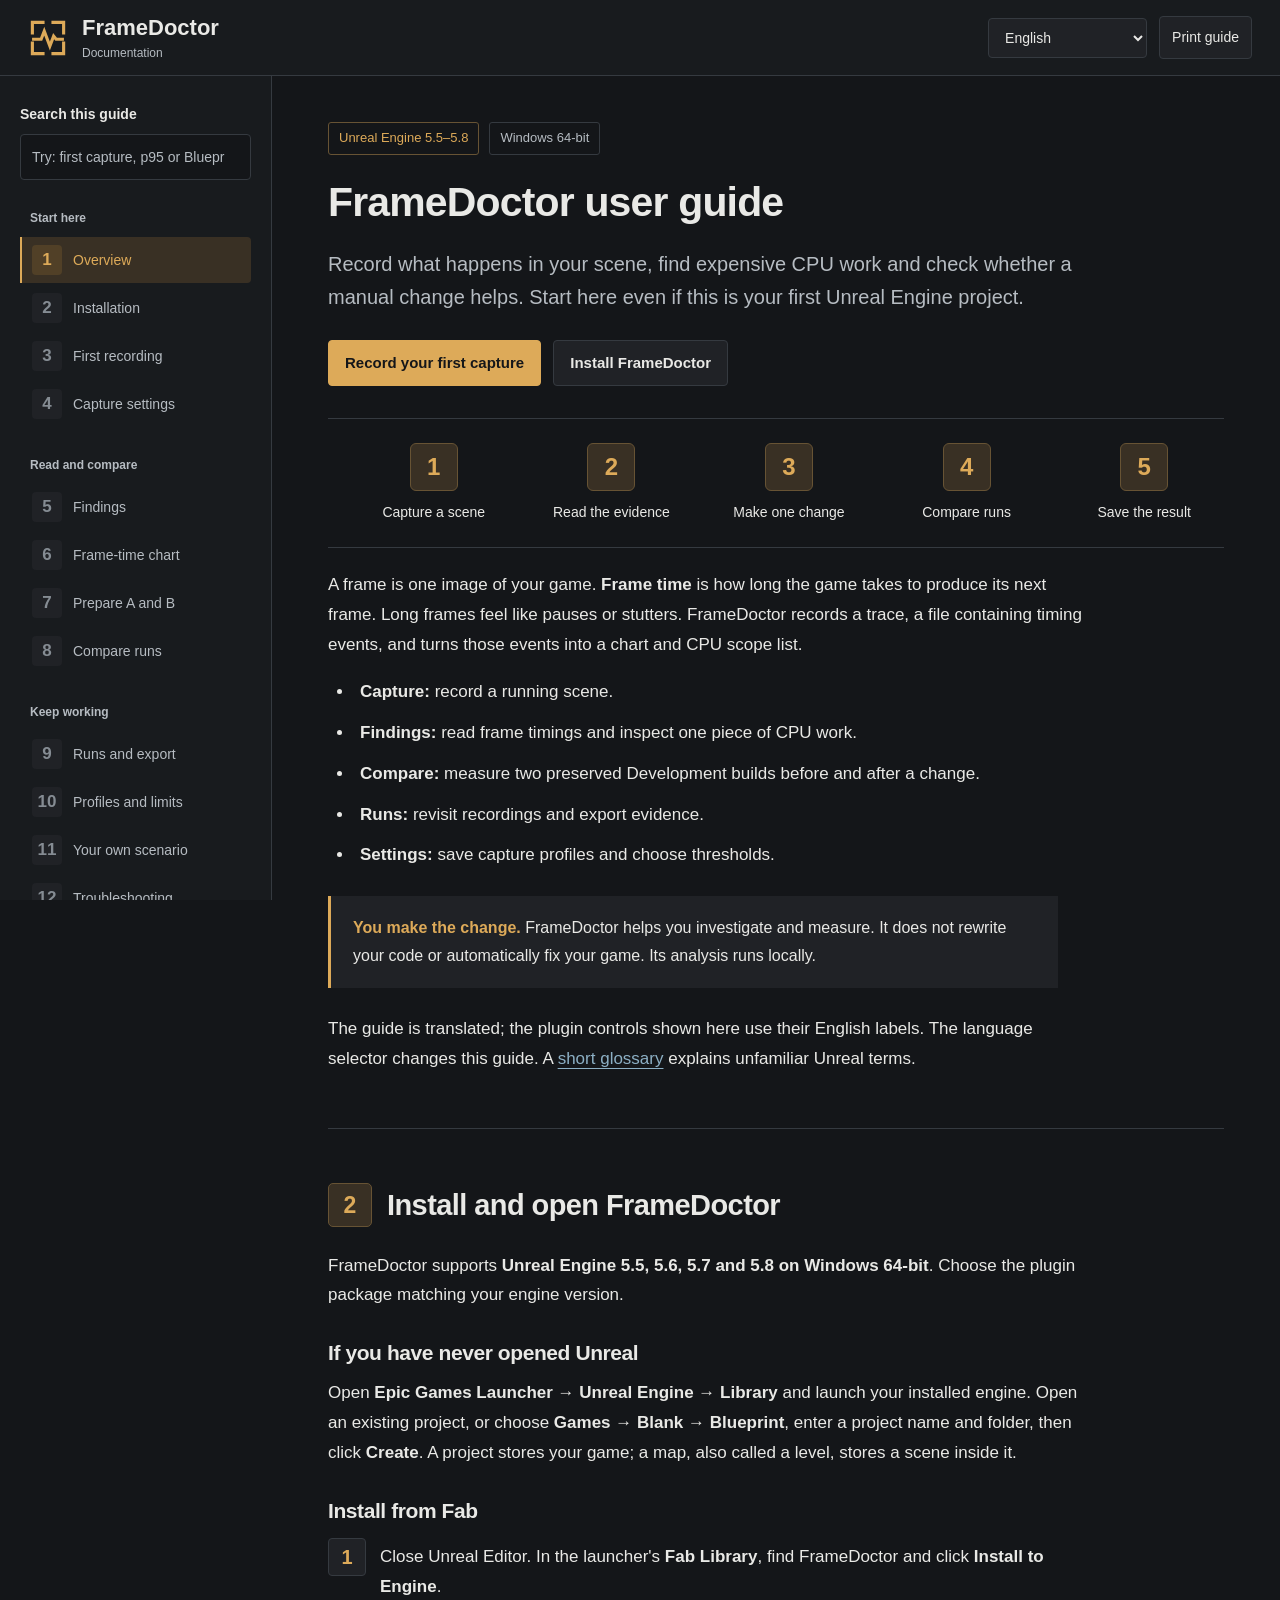
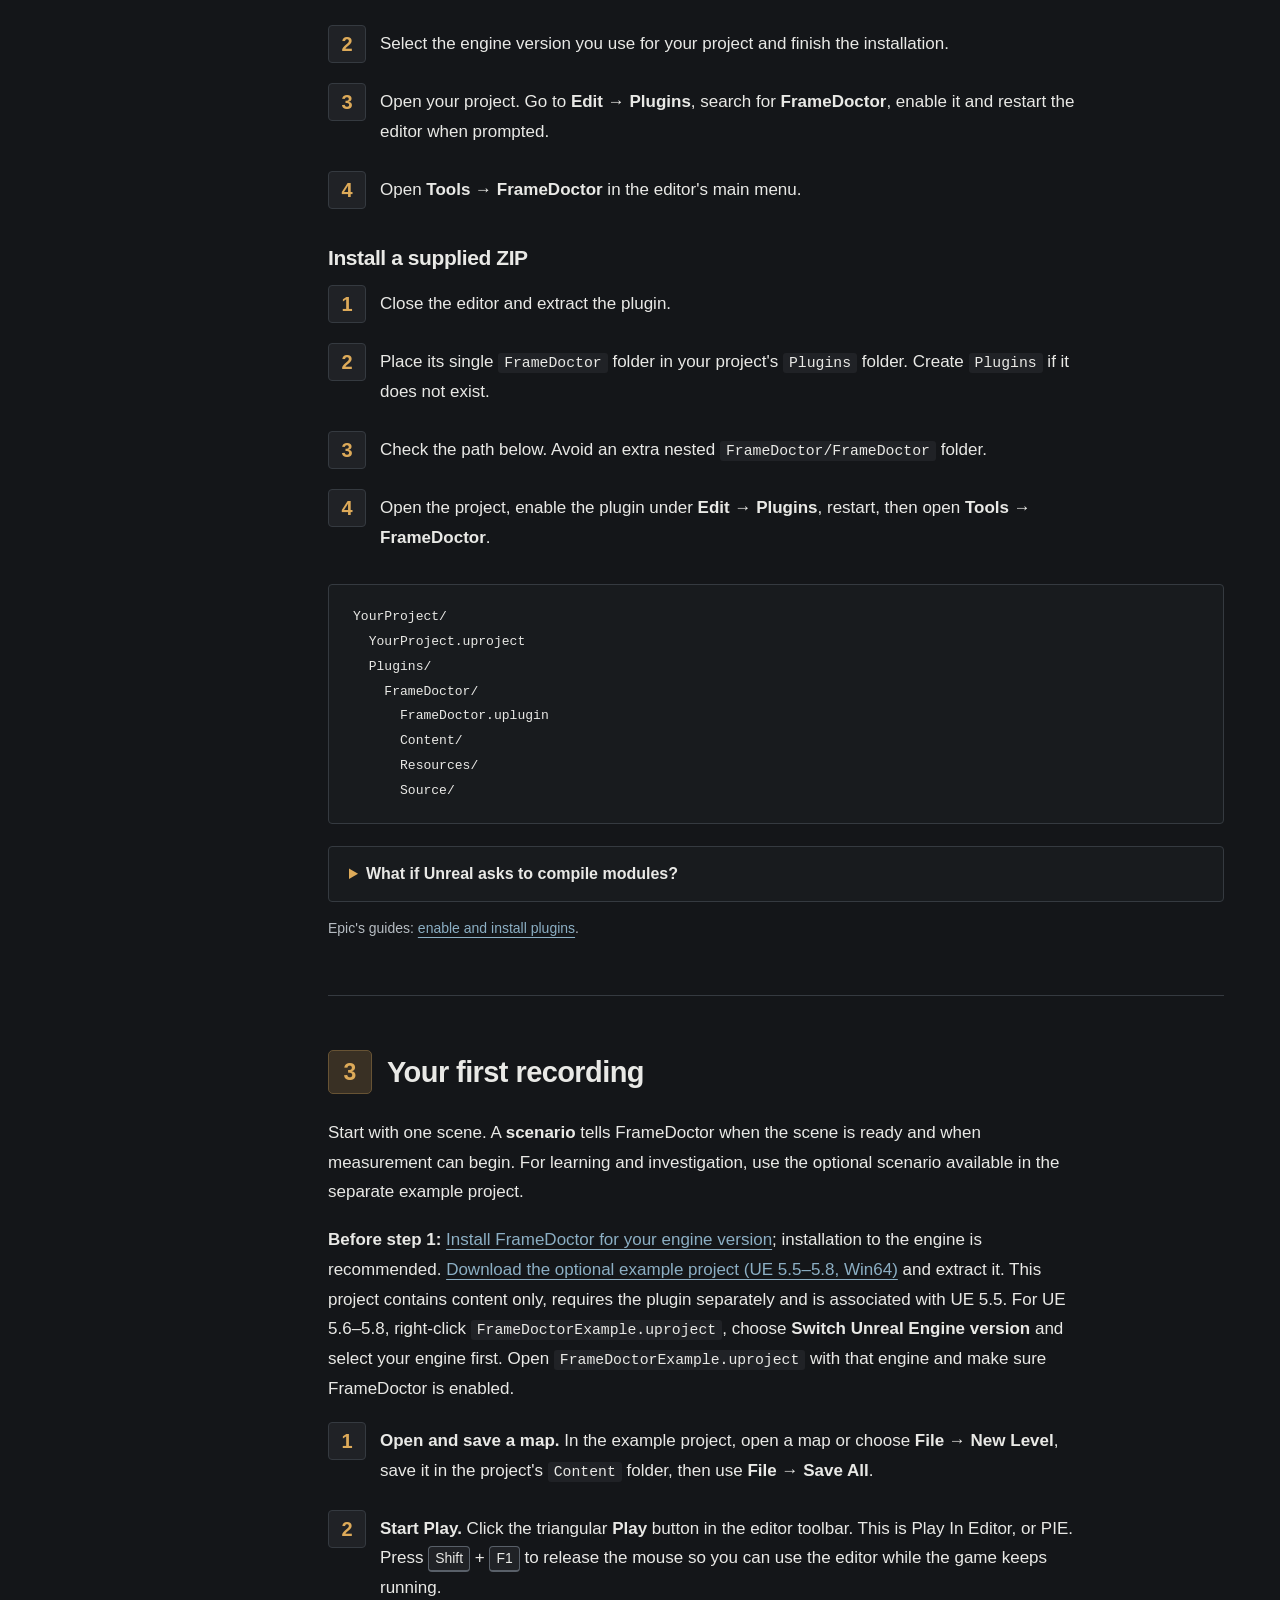
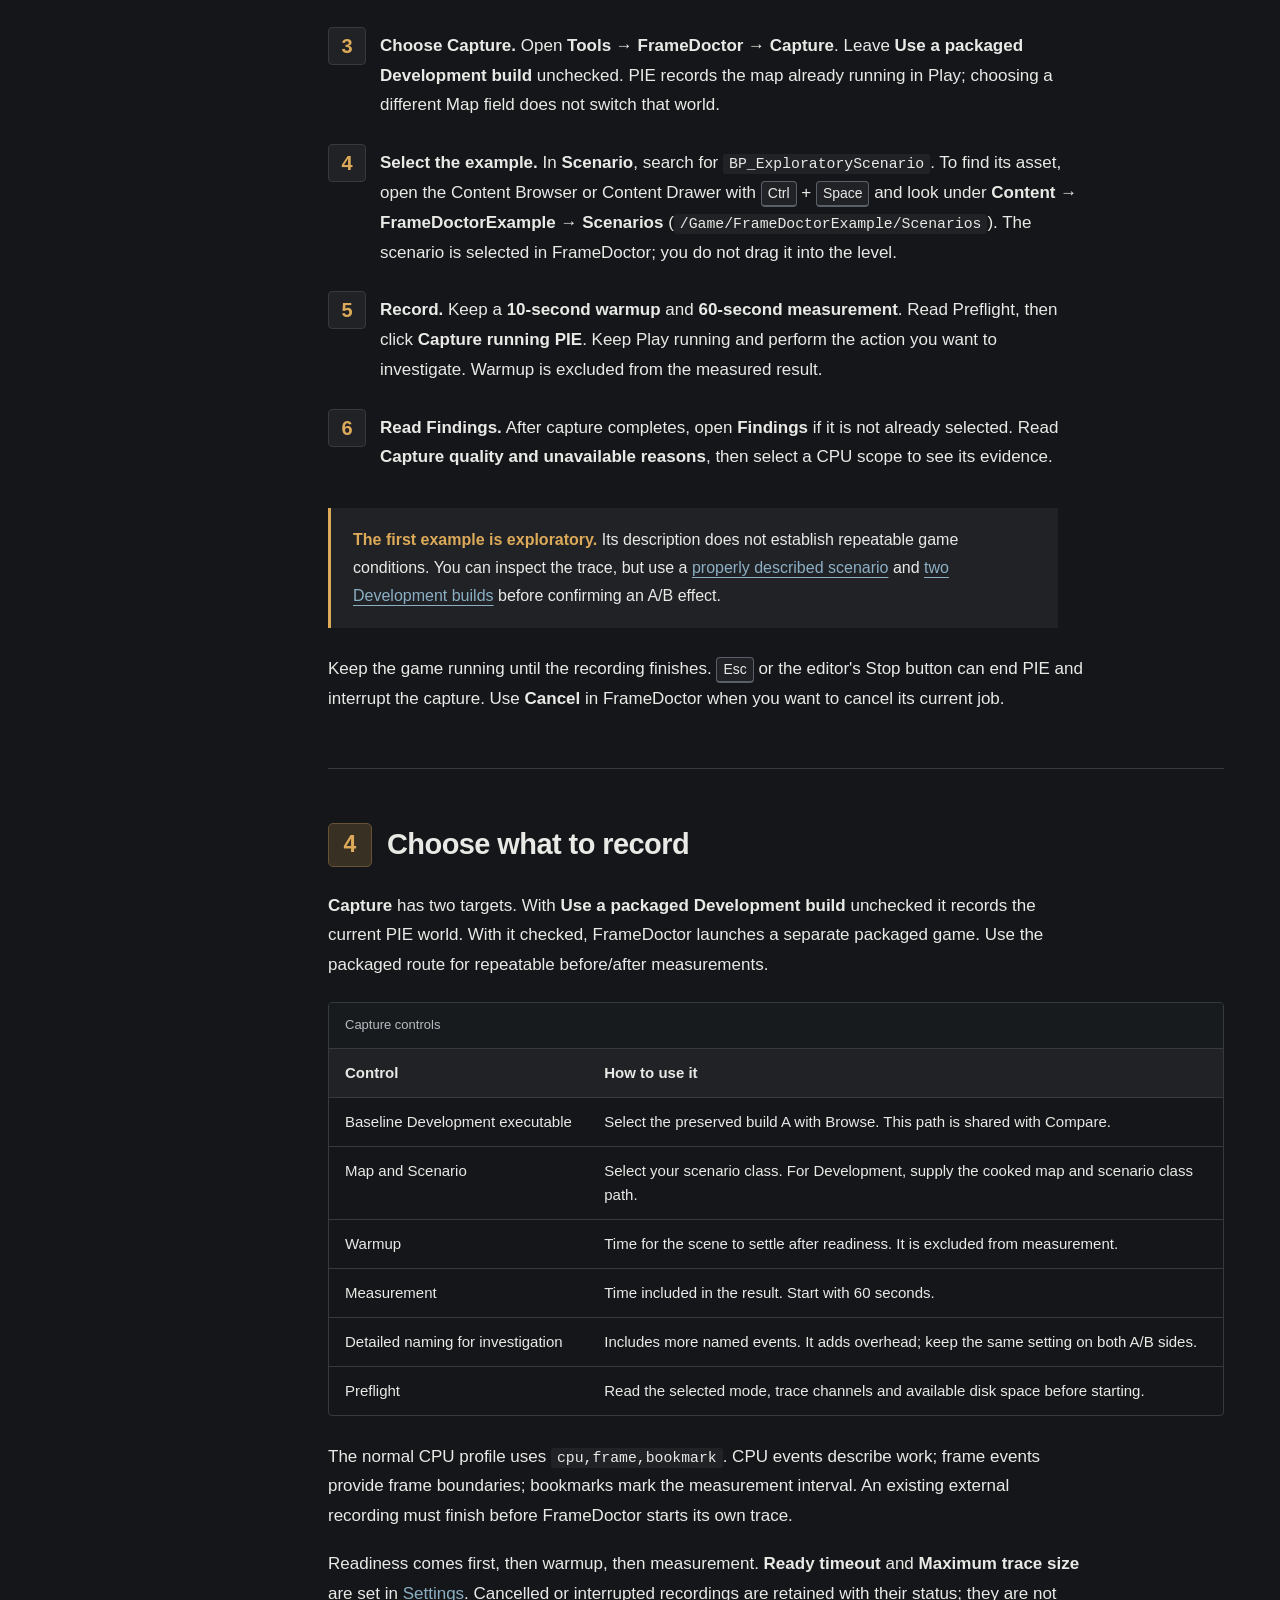
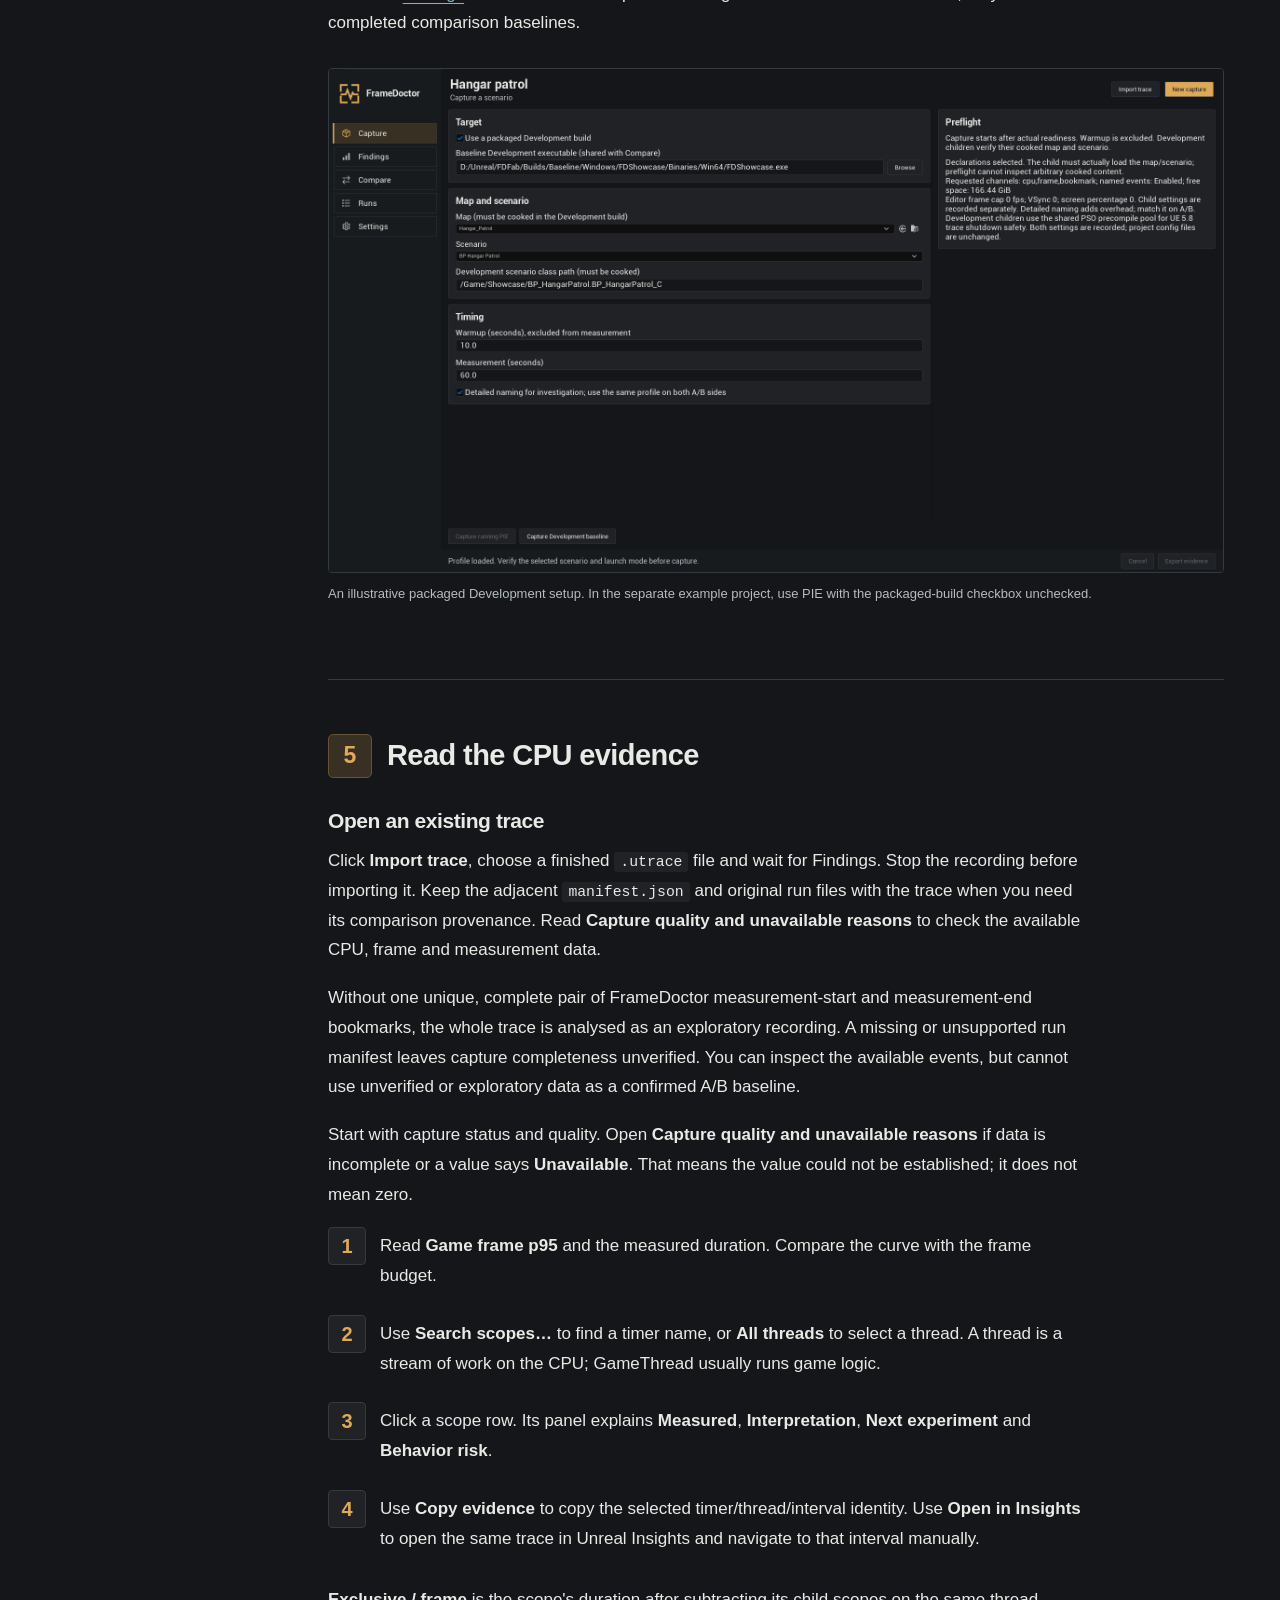
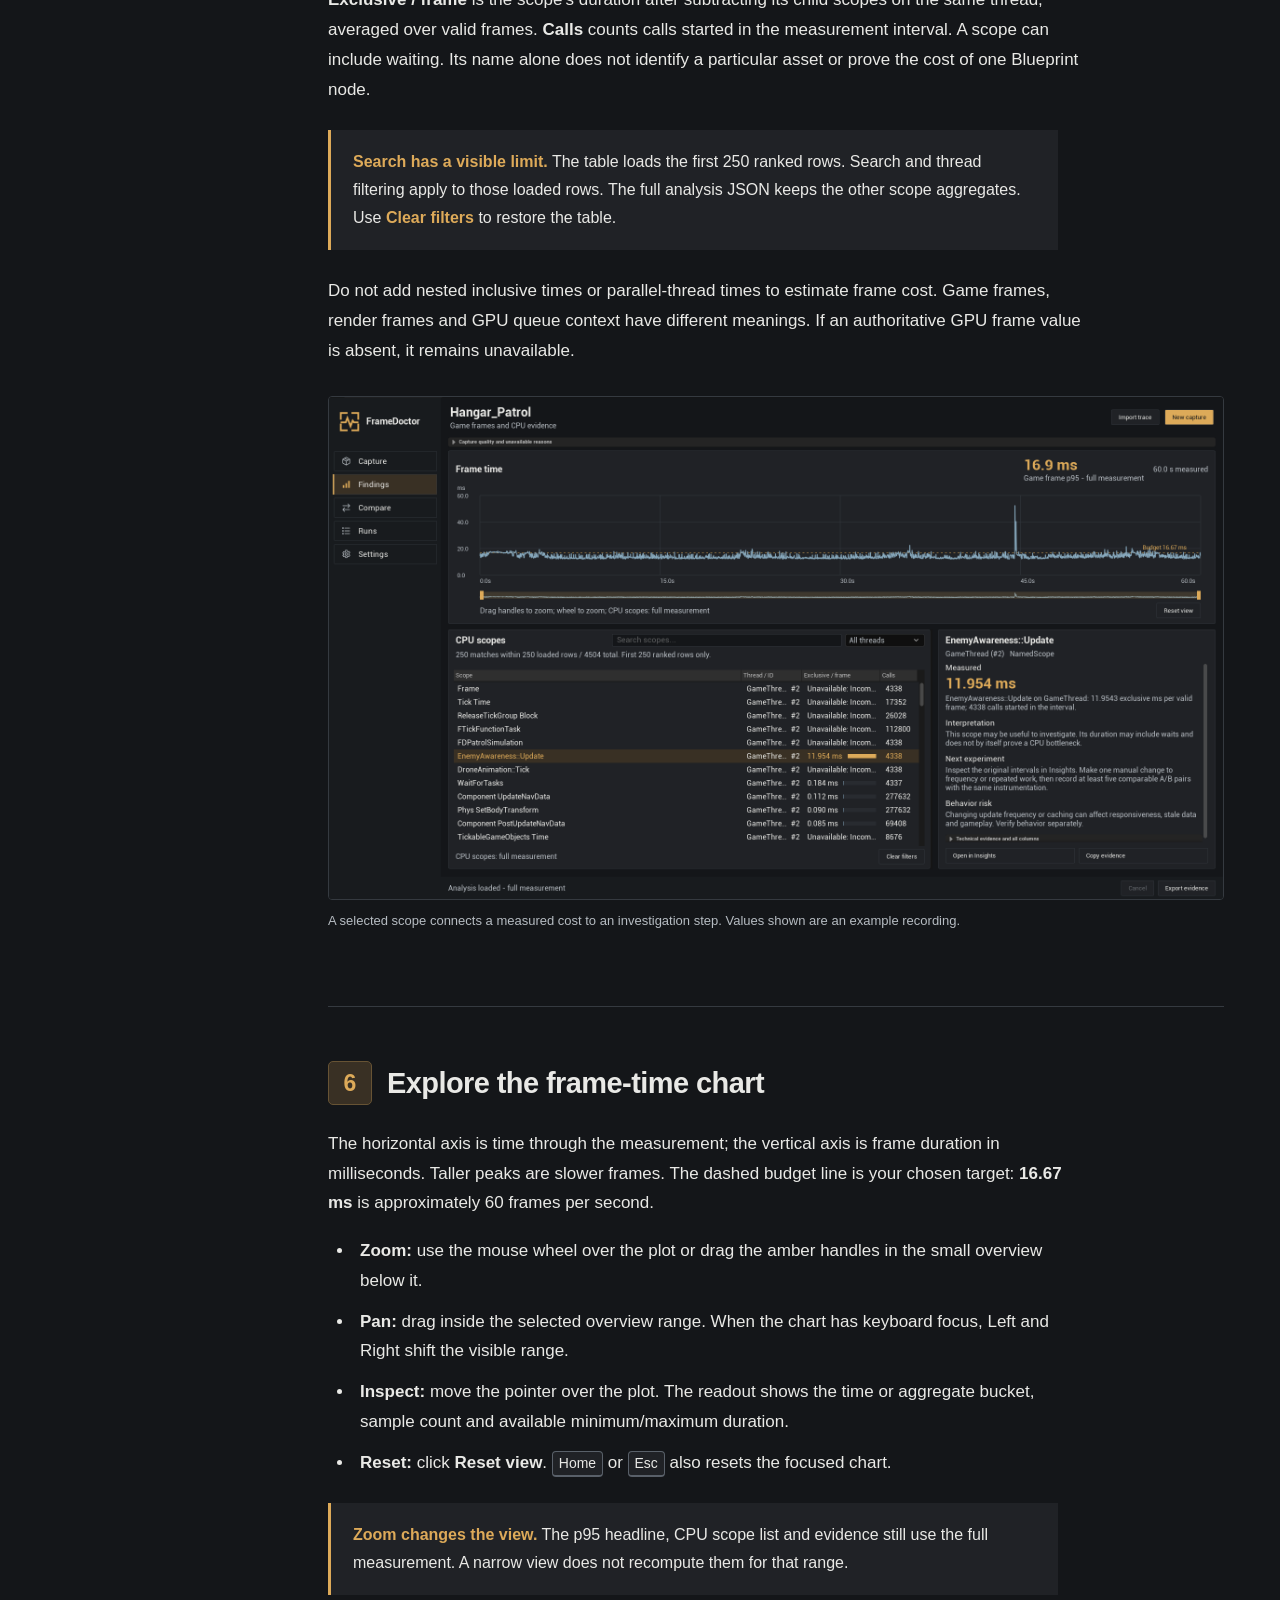
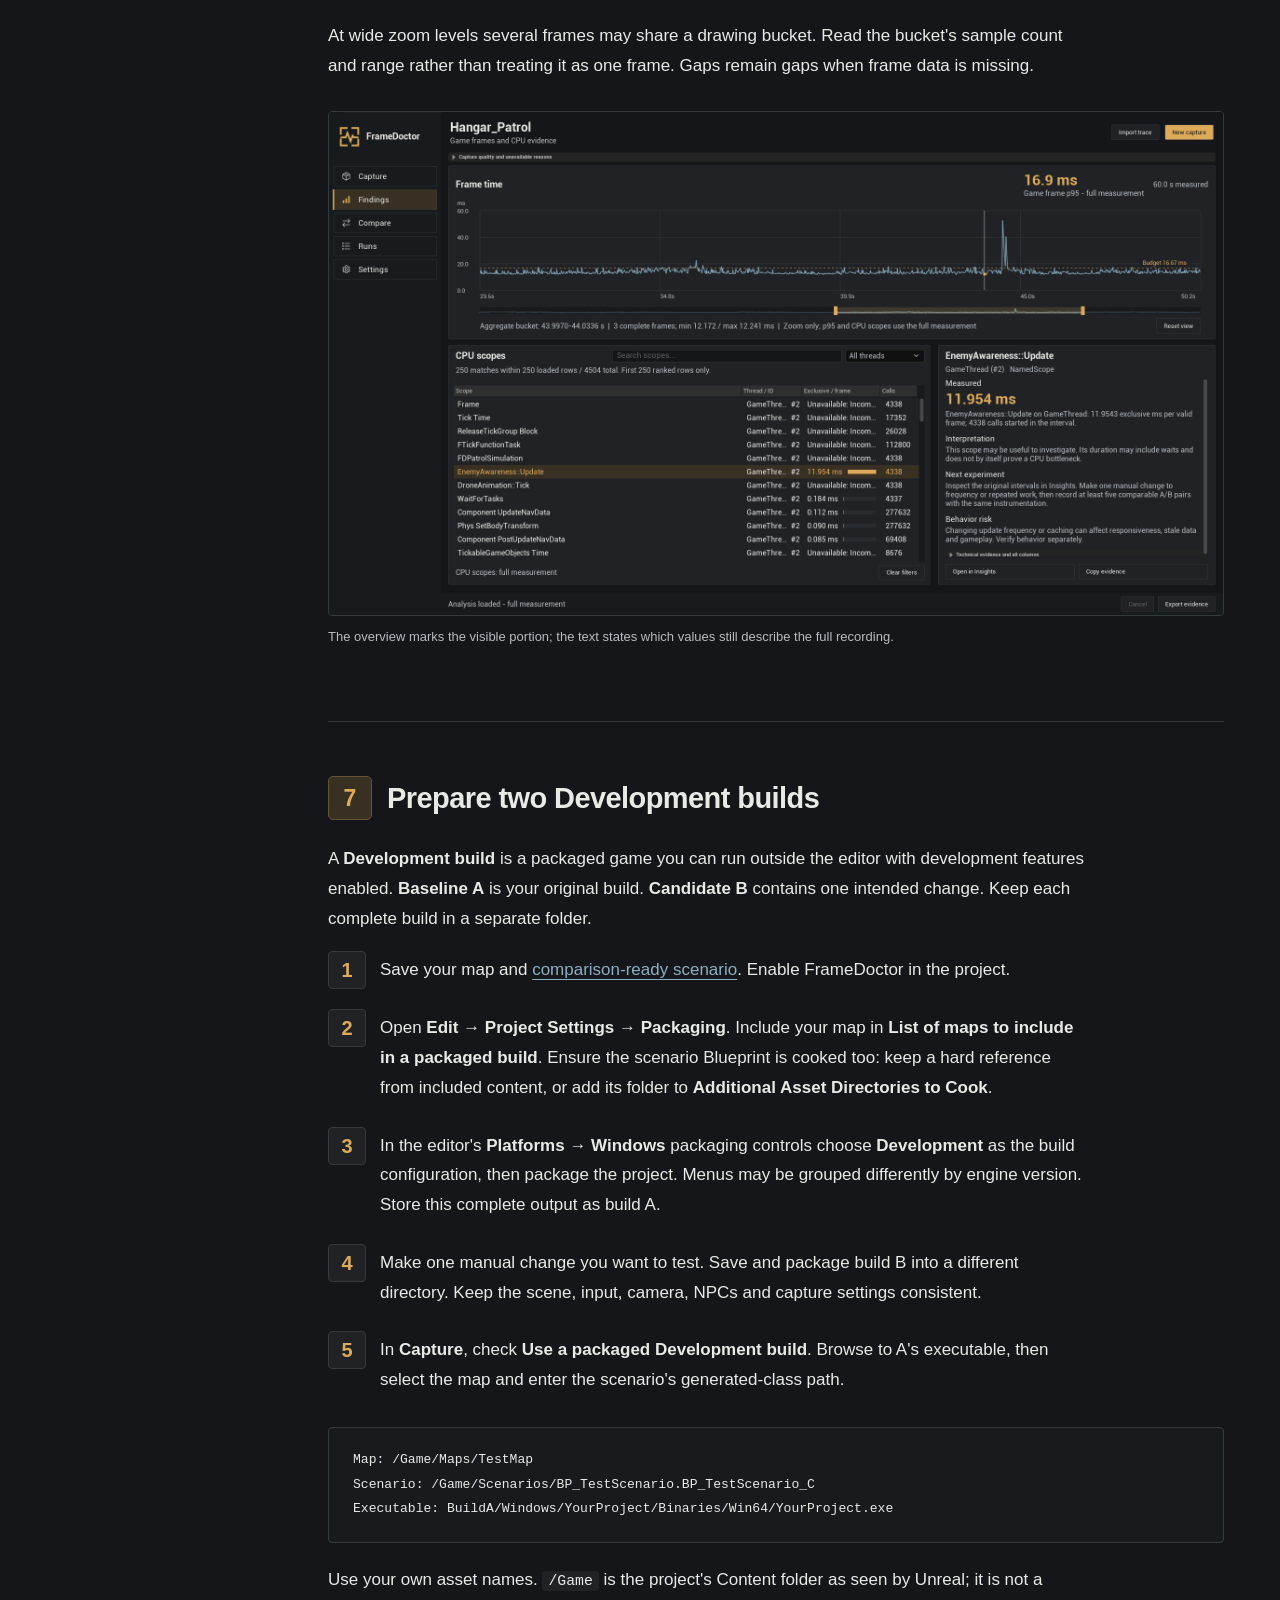
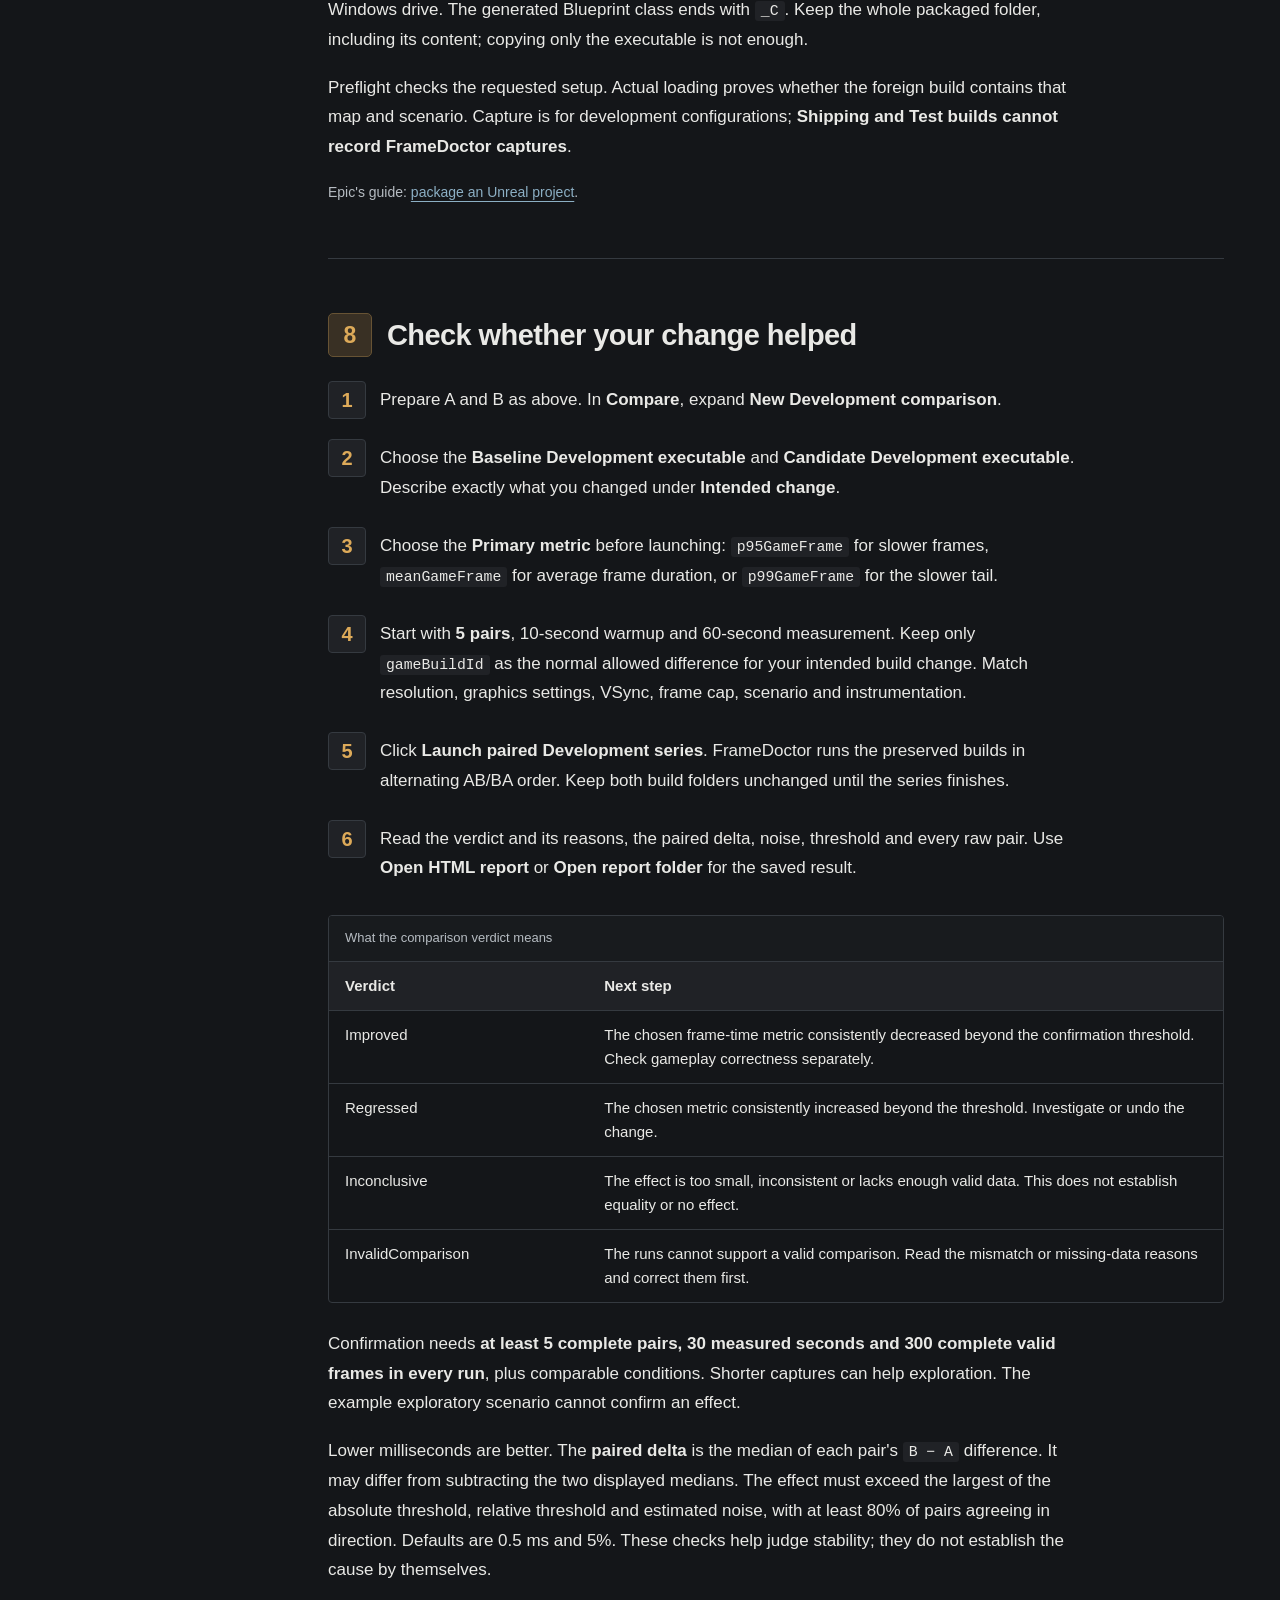
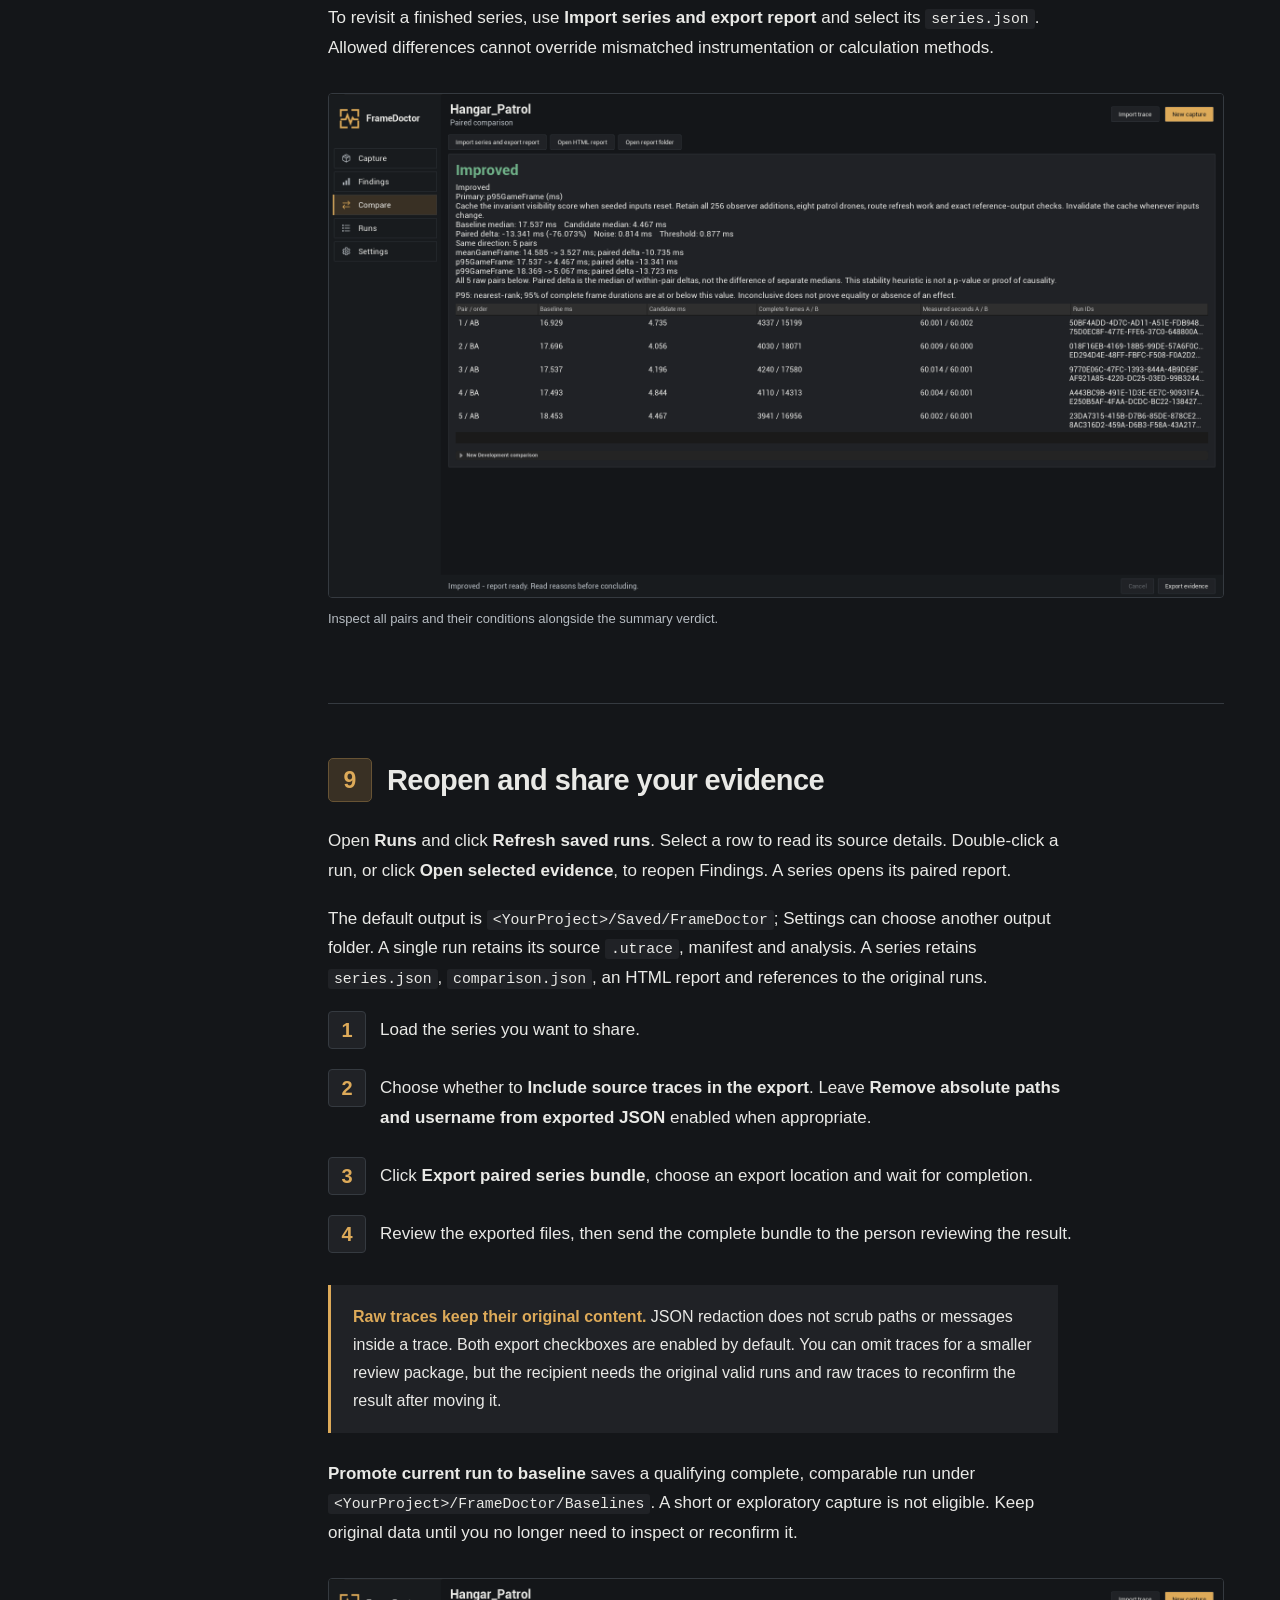
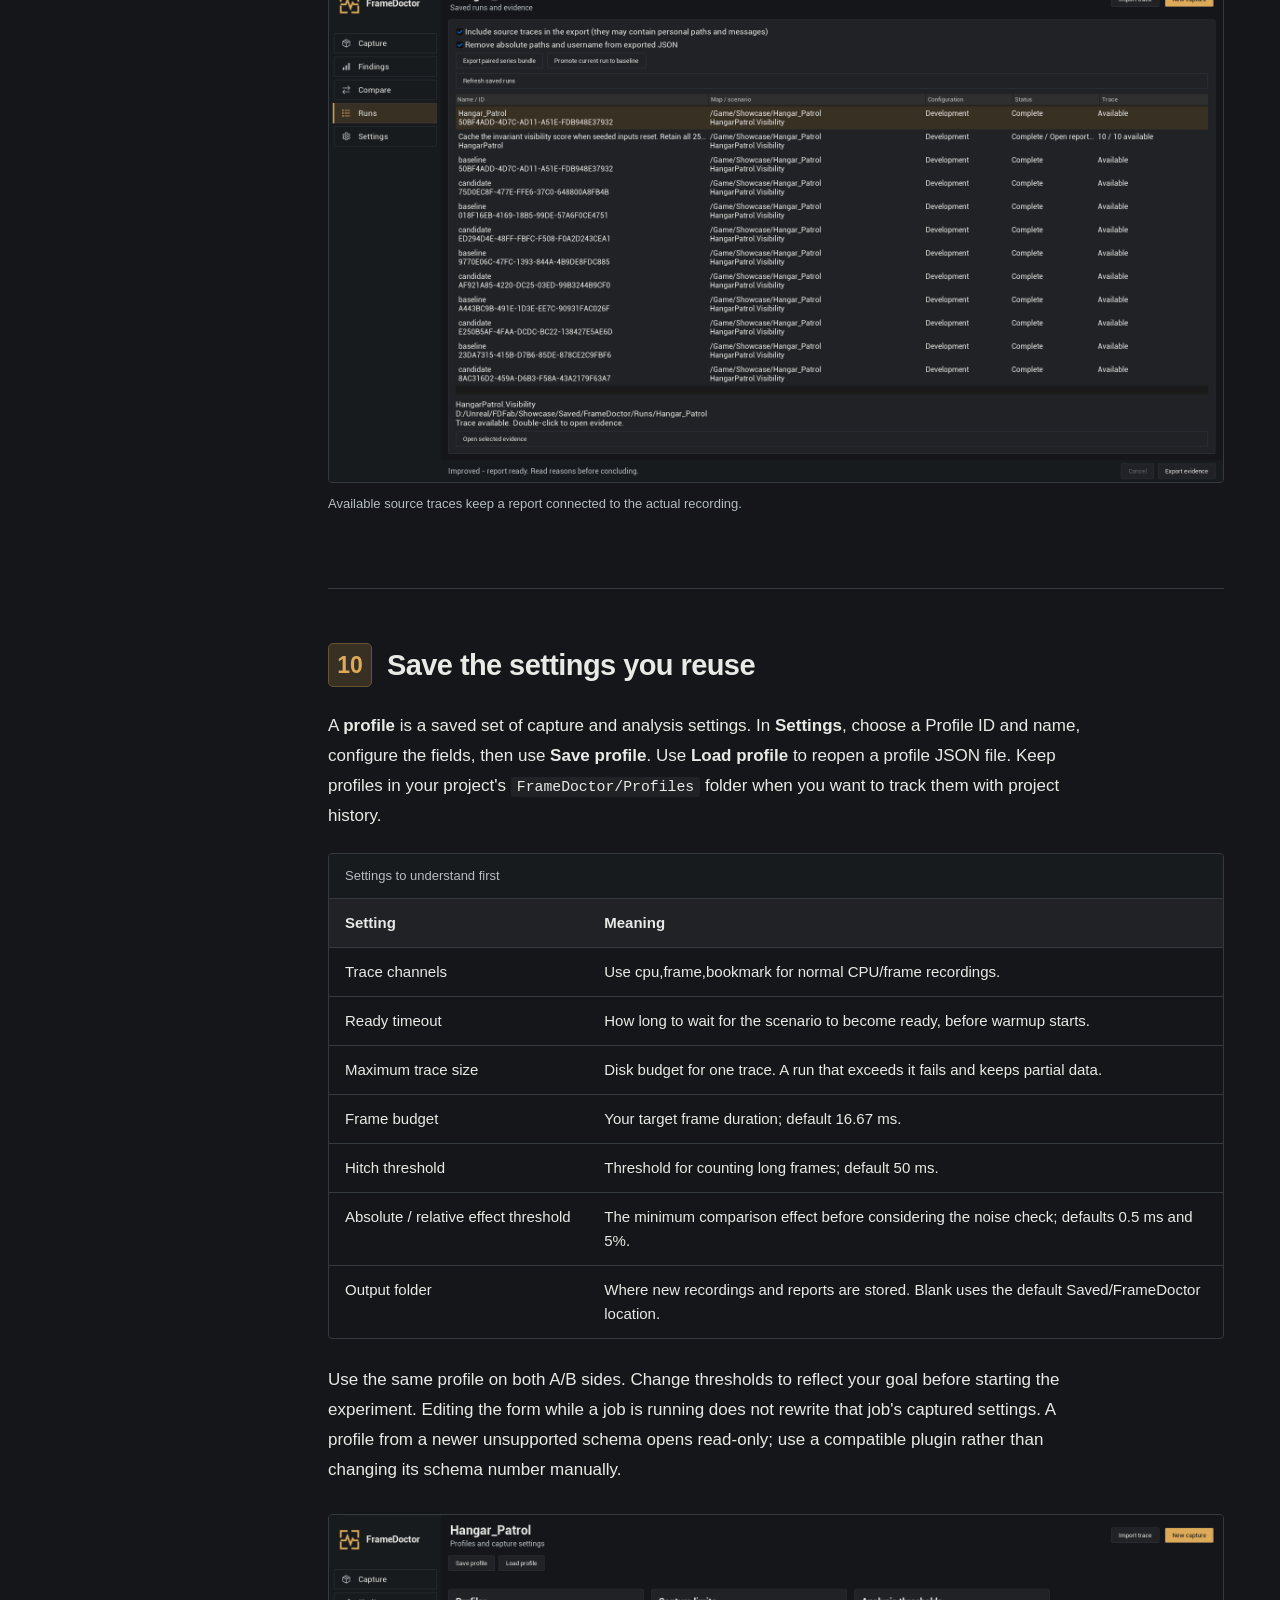
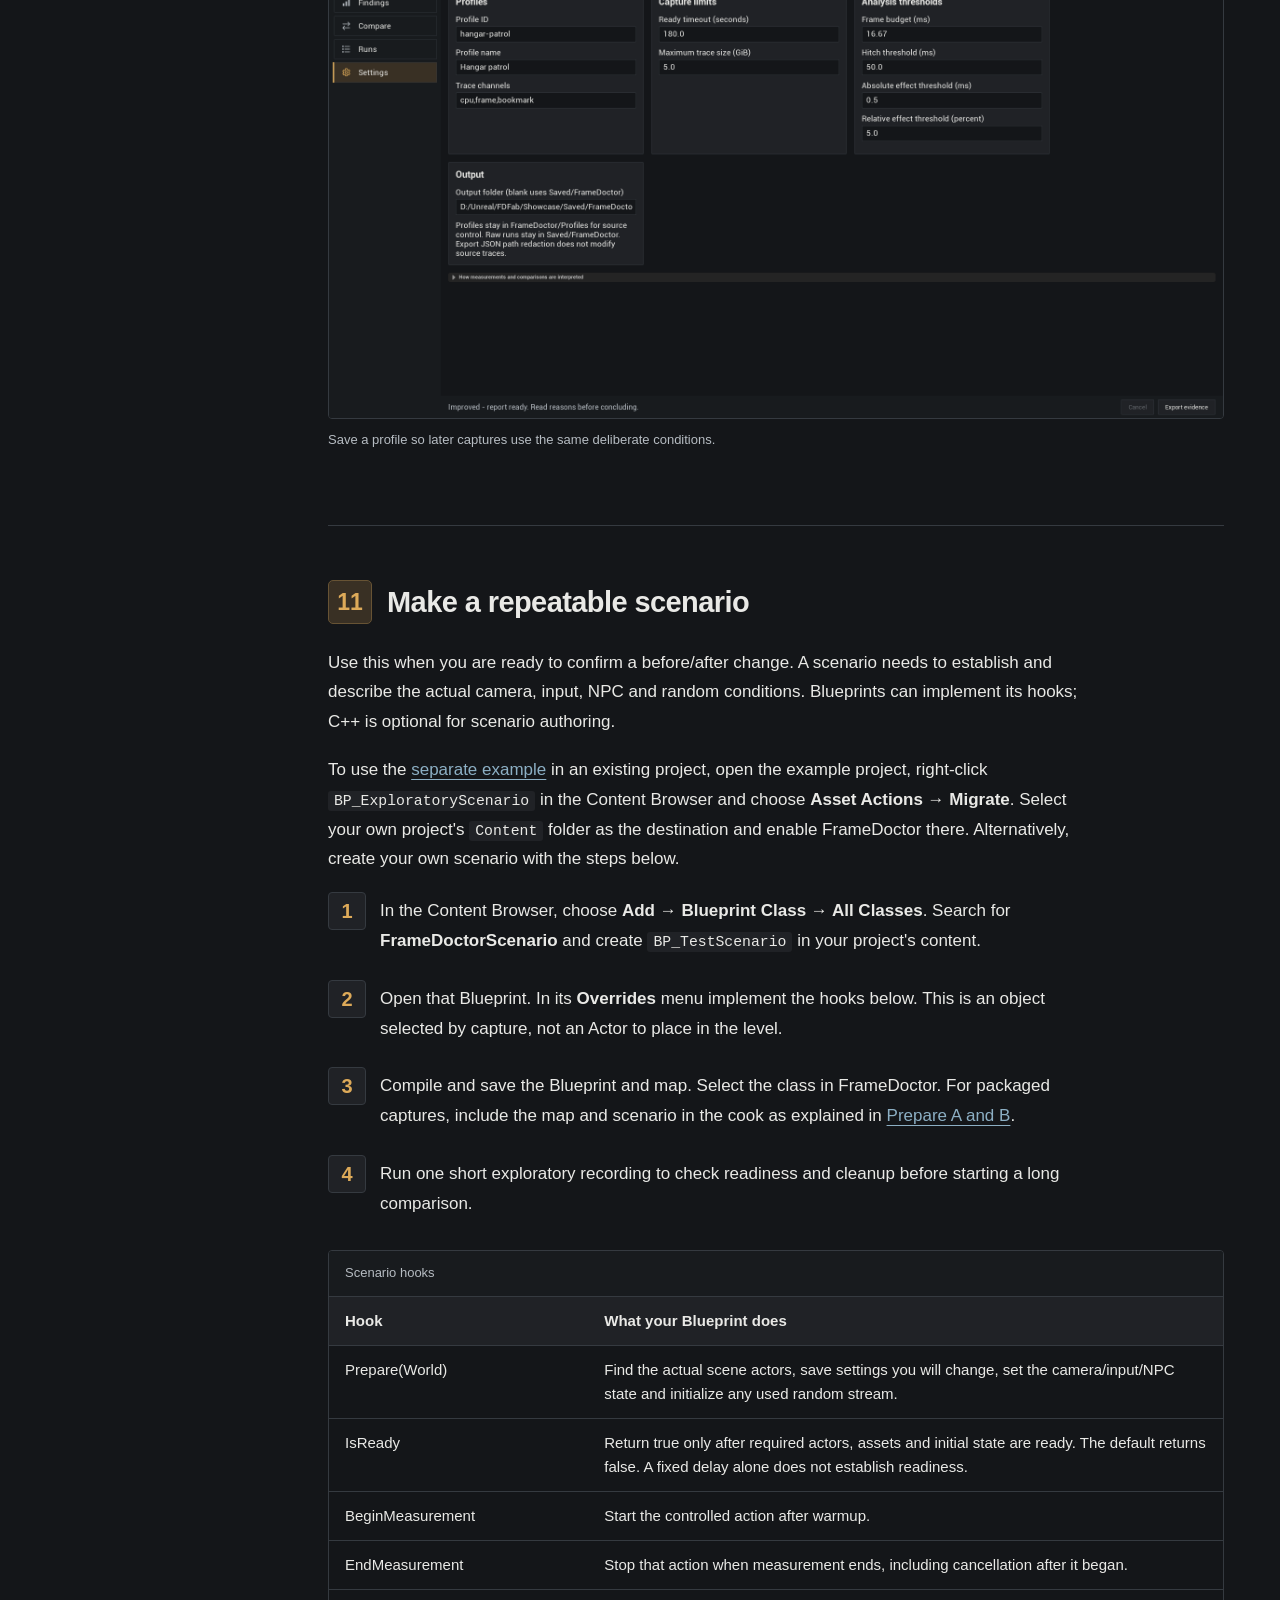
==== commit c171bc2a: "Publish the separate FrameDoctor example project and update all guides" ====
--- a/index.html
+++ b/index.html
@@ -67,8 +67,9 @@
 </section>
 <section class="doc-section" id="first-capture" data-title="Your first recording" tabindex="-1"><div class="section-heading"><span class="chapter-number" aria-hidden="true">3</span><h2>Your first recording</h2></div>
 
-      <p>Start with one scene and the included example scenario. A <strong>scenario</strong> tells FrameDoctor when the scene is ready and when measurement can begin. The example is suitable for learning and investigating a scene.</p>
-      <ol role="list"><li><strong>Open and save a map.</strong> Open the scene you want to inspect, then use <strong>File → Save All</strong>.</li><li><strong>Start Play.</strong> Click the triangular <strong>Play</strong> button in the editor toolbar. This is Play In Editor, or PIE. Press <kbd>Shift</kbd> + <kbd>F1</kbd> to release the mouse so you can use the editor while the game keeps running.</li><li><strong>Choose Capture.</strong> Open <strong>Tools → FrameDoctor → Capture</strong>. Leave <strong>Use a packaged Development build</strong> unchecked. PIE records the map already running in Play; choosing a different Map field does not switch that world.</li><li><strong>Select the example.</strong> In <strong>Scenario</strong>, search for <code>BP_ExploratoryScenario</code>. To find its asset, open the Content Browser or Content Drawer with <kbd>Ctrl</kbd> + <kbd>Space</kbd>, enable <strong>Show Plugin Content</strong> in its settings, and look under <strong>FrameDoctor Content → FrameDoctor → Examples</strong>. The scenario is selected in FrameDoctor; you do not drag it into the level.</li><li><strong>Record.</strong> Keep a <strong>10-second warmup</strong> and <strong>60-second measurement</strong>. Read Preflight, then click <strong>Capture running PIE</strong>. Keep Play running and perform the action you want to investigate. Warmup is excluded from the measured result.</li><li><strong>Read Findings.</strong> After capture completes, open <strong>Findings</strong> if it is not already selected. Read <strong>Capture quality and unavailable reasons</strong>, then select a CPU scope to see its evidence.</li></ol>
+      <p>Start with one scene. A <strong>scenario</strong> tells FrameDoctor when the scene is ready and when measurement can begin. For learning and investigation, use the optional scenario available in the separate example project.</p>
+      <p><strong>Before step 1:</strong> <a href="#installation">Install FrameDoctor for your engine version</a>; installation to the engine is recommended. <a href="https://nexusforgeue.github.io/FrameDoctor-docs/assets/downloads/FrameDoctorExample-UE5.5-5.8.zip">Download the optional example project (UE 5.5–5.8, Win64)</a> and extract it. This project contains content only, requires the plugin separately and is associated with UE 5.5. For UE 5.6–5.8, right-click <code>FrameDoctorExample.uproject</code>, choose <strong>Switch Unreal Engine version</strong> and select your engine first. Open <code>FrameDoctorExample.uproject</code> with that engine and make sure FrameDoctor is enabled.</p>
+      <ol role="list"><li><strong>Open and save a map.</strong> In the example project, open a map or choose <strong>File → New Level</strong>, save it in the project's <code>Content</code> folder, then use <strong>File → Save All</strong>.</li><li><strong>Start Play.</strong> Click the triangular <strong>Play</strong> button in the editor toolbar. This is Play In Editor, or PIE. Press <kbd>Shift</kbd> + <kbd>F1</kbd> to release the mouse so you can use the editor while the game keeps running.</li><li><strong>Choose Capture.</strong> Open <strong>Tools → FrameDoctor → Capture</strong>. Leave <strong>Use a packaged Development build</strong> unchecked. PIE records the map already running in Play; choosing a different Map field does not switch that world.</li><li><strong>Select the example.</strong> In <strong>Scenario</strong>, search for <code>BP_ExploratoryScenario</code>. To find its asset, open the Content Browser or Content Drawer with <kbd>Ctrl</kbd> + <kbd>Space</kbd> and look under <strong>Content → FrameDoctorExample → Scenarios</strong> (<code>/Game/FrameDoctorExample/Scenarios</code>). The scenario is selected in FrameDoctor; you do not drag it into the level.</li><li><strong>Record.</strong> Keep a <strong>10-second warmup</strong> and <strong>60-second measurement</strong>. Read Preflight, then click <strong>Capture running PIE</strong>. Keep Play running and perform the action you want to investigate. Warmup is excluded from the measured result.</li><li><strong>Read Findings.</strong> After capture completes, open <strong>Findings</strong> if it is not already selected. Read <strong>Capture quality and unavailable reasons</strong>, then select a CPU scope to see its evidence.</li></ol>
       <div class="callout"><strong>The first example is exploratory.</strong> Its description does not establish repeatable game conditions. You can inspect the trace, but use a <a href="#scenarios">properly described scenario</a> and <a href="#development">two Development builds</a> before confirming an A/B effect.</div>
       <p>Keep the game running until the recording finishes. <kbd>Esc</kbd> or the editor's Stop button can end PIE and interrupt the capture. Use <strong>Cancel</strong> in FrameDoctor when you want to cancel its current job.</p>
 </section>
@@ -78,7 +79,7 @@
       <div class="table-scroll"><table><caption>Capture controls</caption><thead><tr><th>Control</th><th>How to use it</th></tr></thead><tbody><tr><td>Baseline Development executable</td><td>Select the preserved build A with Browse. This path is shared with Compare.</td></tr><tr><td>Map and Scenario</td><td>Select your scenario class. For Development, supply the cooked map and scenario class path.</td></tr><tr><td>Warmup</td><td>Time for the scene to settle after readiness. It is excluded from measurement.</td></tr><tr><td>Measurement</td><td>Time included in the result. Start with 60 seconds.</td></tr><tr><td>Detailed naming for investigation</td><td>Includes more named events. It adds overhead; keep the same setting on both A/B sides.</td></tr><tr><td>Preflight</td><td>Read the selected mode, trace channels and available disk space before starting.</td></tr></tbody></table></div>
       <p>The normal CPU profile uses <code>cpu,frame,bookmark</code>. CPU events describe work; frame events provide frame boundaries; bookmarks mark the measurement interval. An existing external recording must finish before FrameDoctor starts its own trace.</p>
       <p>Readiness comes first, then warmup, then measurement. <strong>Ready timeout</strong> and <strong>Maximum trace size</strong> are set in <a href="#profiles">Settings</a>. Cancelled or interrupted recordings are retained with their status; they are not completed comparison baselines.</p>
-      <figure><a href="./assets/screens/capture.png" target="_blank" rel="noopener" aria-label="Open image at full size: Capture page with a Development target, map, scenario, warmup, measurement and Preflight."><img src="./assets/screens/capture.png" width="1920" height="1080" alt="Capture page with a Development target, map, scenario, warmup, measurement and Preflight." loading="lazy"></a><figcaption>An example packaged Development setup. For the first PIE recording, leave the packaged-build checkbox unchecked.</figcaption></figure>
+      <figure><a href="./assets/screens/capture.png" target="_blank" rel="noopener" aria-label="Open image at full size: Capture page with a Development target, map, scenario, warmup, measurement and Preflight."><img src="./assets/screens/capture.png" width="1920" height="1080" alt="Capture page with a Development target, map, scenario, warmup, measurement and Preflight." loading="lazy"></a><figcaption>An illustrative packaged Development setup. In the separate example project, use PIE with the packaged-build checkbox unchecked.</figcaption></figure>
 </section>
 <section class="doc-section" id="findings" data-title="Read the CPU evidence" tabindex="-1"><div class="section-heading"><span class="chapter-number" aria-hidden="true">5</span><h2>Read the CPU evidence</h2></div>
 
@@ -138,16 +139,17 @@
 <section class="doc-section" id="scenarios" data-title="Make a repeatable scenario" tabindex="-1"><div class="section-heading"><span class="chapter-number" aria-hidden="true">11</span><h2>Make a repeatable scenario</h2></div>
 
       <p>Use this when you are ready to confirm a before/after change. A scenario needs to establish and describe the actual camera, input, NPC and random conditions. Blueprints can implement its hooks; C++ is optional for scenario authoring.</p>
+      <p>To use the <a href="#first-capture">separate example</a> in an existing project, open the example project, right-click <code>BP_ExploratoryScenario</code> in the Content Browser and choose <strong>Asset Actions → Migrate</strong>. Select your own project's <code>Content</code> folder as the destination and enable FrameDoctor there. Alternatively, create your own scenario with the steps below.</p>
       <ol role="list"><li>In the Content Browser, choose <strong>Add → Blueprint Class → All Classes</strong>. Search for <strong>FrameDoctorScenario</strong> and create <code>BP_TestScenario</code> in your project's content.</li><li>Open that Blueprint. In its <strong>Overrides</strong> menu implement the hooks below. This is an object selected by capture, not an Actor to place in the level.</li><li>Compile and save the Blueprint and map. Select the class in FrameDoctor. For packaged captures, include the map and scenario in the cook as explained in <a href="#development">Prepare A and B</a>.</li><li>Run one short exploratory recording to check readiness and cleanup before starting a long comparison.</li></ol>
       <div class="table-scroll"><table><caption>Scenario hooks</caption><thead><tr><th>Hook</th><th>What your Blueprint does</th></tr></thead><tbody><tr><td>Prepare(World)</td><td>Find the actual scene actors, save settings you will change, set the camera/input/NPC state and initialize any used random stream.</td></tr><tr><td>IsReady</td><td>Return true only after required actors, assets and initial state are ready. The default returns false. A fixed delay alone does not establish readiness.</td></tr><tr><td>BeginMeasurement</td><td>Start the controlled action after warmup.</td></tr><tr><td>EndMeasurement</td><td>Stop that action when measurement ends, including cancellation after it began.</td></tr><tr><td>Cleanup</td><td>Restore only your scenario's changes. Handle partial preparation and cancellation.</td></tr><tr><td>DescribeScenario</td><td>Return a Frame Doctor Scenario Snapshot describing the conditions below.</td></tr></tbody></table></div>
-      <details><summary>Fill the scenario snapshot</summary><p>In <strong>DescribeScenario</strong>, connect <strong>Make Frame Doctor Scenario Snapshot</strong> to the return value. Fill these fields truthfully:</p><ul><li><strong>ScenarioId / Revision:</strong> stable nonempty identity and revision.</li><li><strong>CameraRoute:</strong> the actual fixed viewpoint or reproducible path.</li><li><strong>InputConditions:</strong> the input used, or how player input is kept out.</li><li><strong>NpcConditions:</strong> the population and behavior, including explicitly having no NPCs.</li><li><strong>ParametersJson:</strong> optional valid JSON object, for example <code>{"route":"fixed","npcCount":0}</code> only when that describes the scene.</li><li><strong>SeedPolicy / RandomSeed:</strong> Known only when you actually initialize the game's randomness with that seed; NotUsed when no randomness is used; Unknown when it is not established.</li><li><strong>DeclaredNondeterminism:</strong> remaining variation such as physics, streaming or operating-system scheduling.</li></ul><p>Writing a seed number does not initialize the game for you. Unknown conditions stay exploratory. The included BP_ExploratoryScenario deliberately returns an empty description.</p></details>
+      <details><summary>Fill the scenario snapshot</summary><p>In <strong>DescribeScenario</strong>, connect <strong>Make Frame Doctor Scenario Snapshot</strong> to the return value. Fill these fields truthfully:</p><ul><li><strong>ScenarioId / Revision:</strong> stable nonempty identity and revision.</li><li><strong>CameraRoute:</strong> the actual fixed viewpoint or reproducible path.</li><li><strong>InputConditions:</strong> the input used, or how player input is kept out.</li><li><strong>NpcConditions:</strong> the population and behavior, including explicitly having no NPCs.</li><li><strong>ParametersJson:</strong> optional valid JSON object, for example <code>{"route":"fixed","npcCount":0}</code> only when that describes the scene.</li><li><strong>SeedPolicy / RandomSeed:</strong> Known only when you actually initialize the game's randomness with that seed; NotUsed when no randomness is used; Unknown when it is not established.</li><li><strong>DeclaredNondeterminism:</strong> remaining variation such as physics, streaming or operating-system scheduling.</li></ul><p>Writing a seed number does not initialize the game for you. Unknown conditions stay exploratory. The <code>BP_ExploratoryScenario</code> available in the separate example project deliberately returns an empty description.</p></details>
       <p>Do not remove another system's actors or recording during Cleanup. Check gameplay behavior separately after a performance change; equal timing conditions do not establish that your new logic is correct.</p>
 </section>
 <section class="doc-section" id="troubleshooting" data-title="When something does not work" tabindex="-1"><div class="section-heading"><span class="chapter-number" aria-hidden="true">12</span><h2>When something does not work</h2></div>
 
       <details open><summary>FrameDoctor is missing from Tools</summary><p>Check <strong>Edit → Plugins</strong>, enable FrameDoctor and restart. Confirm the package matches your engine and that <code>FrameDoctor.uplugin</code> is directly inside its plugin folder. If using source, finish the Development Editor build first.</p></details>
       <details><summary>Capture running PIE is unavailable</summary><p>Start the scene with <strong>Play</strong>. Leave the packaged-build checkbox unchecked, choose a concrete scenario class and wait for another job to finish. Release the PIE mouse with Shift+F1 to use the tab.</p></details>
-      <details><summary>The example scenario is not visible</summary><p>Enable <strong>Show Plugin Content</strong> in the Content Browser settings. Search <code>BP_ExploratoryScenario</code> under FrameDoctor's Examples folder, then select its class in Capture. It is not a level Actor.</p></details>
+      <details><summary>The example scenario is not visible</summary><p>The optional example is a separate download; the plugin package contains no Blueprint examples. Open the example project with FrameDoctor installed and enabled, then search for <code>BP_ExploratoryScenario</code> under <strong>Content → FrameDoctorExample → Scenarios</strong> and select its class in Capture. In your own project, first <a href="#scenarios">migrate the asset</a>. It is not a level Actor.</p></details>
       <details><summary>Ready timeout</summary><p>The scenario did not become ready in time. Check your <strong>IsReady</strong> override, actual actors/assets, map and cooked class path. The base class returns false. Increase Ready timeout for legitimate loading time; keep the readiness check meaningful.</p></details>
       <details><summary>Frame time or exclusive cost is Unavailable</summary><p>Frame timings need frame events and complete frames inside the measurement interval. Exclusive CPU cost also needs a complete, consistent scope hierarchy. Record cpu,frame,bookmark, keep the run alive, and read the retained reason. Never treat an unavailable value as zero.</p></details>
       <details><summary>The comparison is Inconclusive or InvalidComparison</summary><p>Read its reasons. Check every run's status, five complete pairs, 30 measured seconds and 300 complete frames per run, a fully described scenario, stable conditions and matching instrumentation. Inconclusive is not proof of no effect; fix validity problems before interpreting a delta.</p></details>
